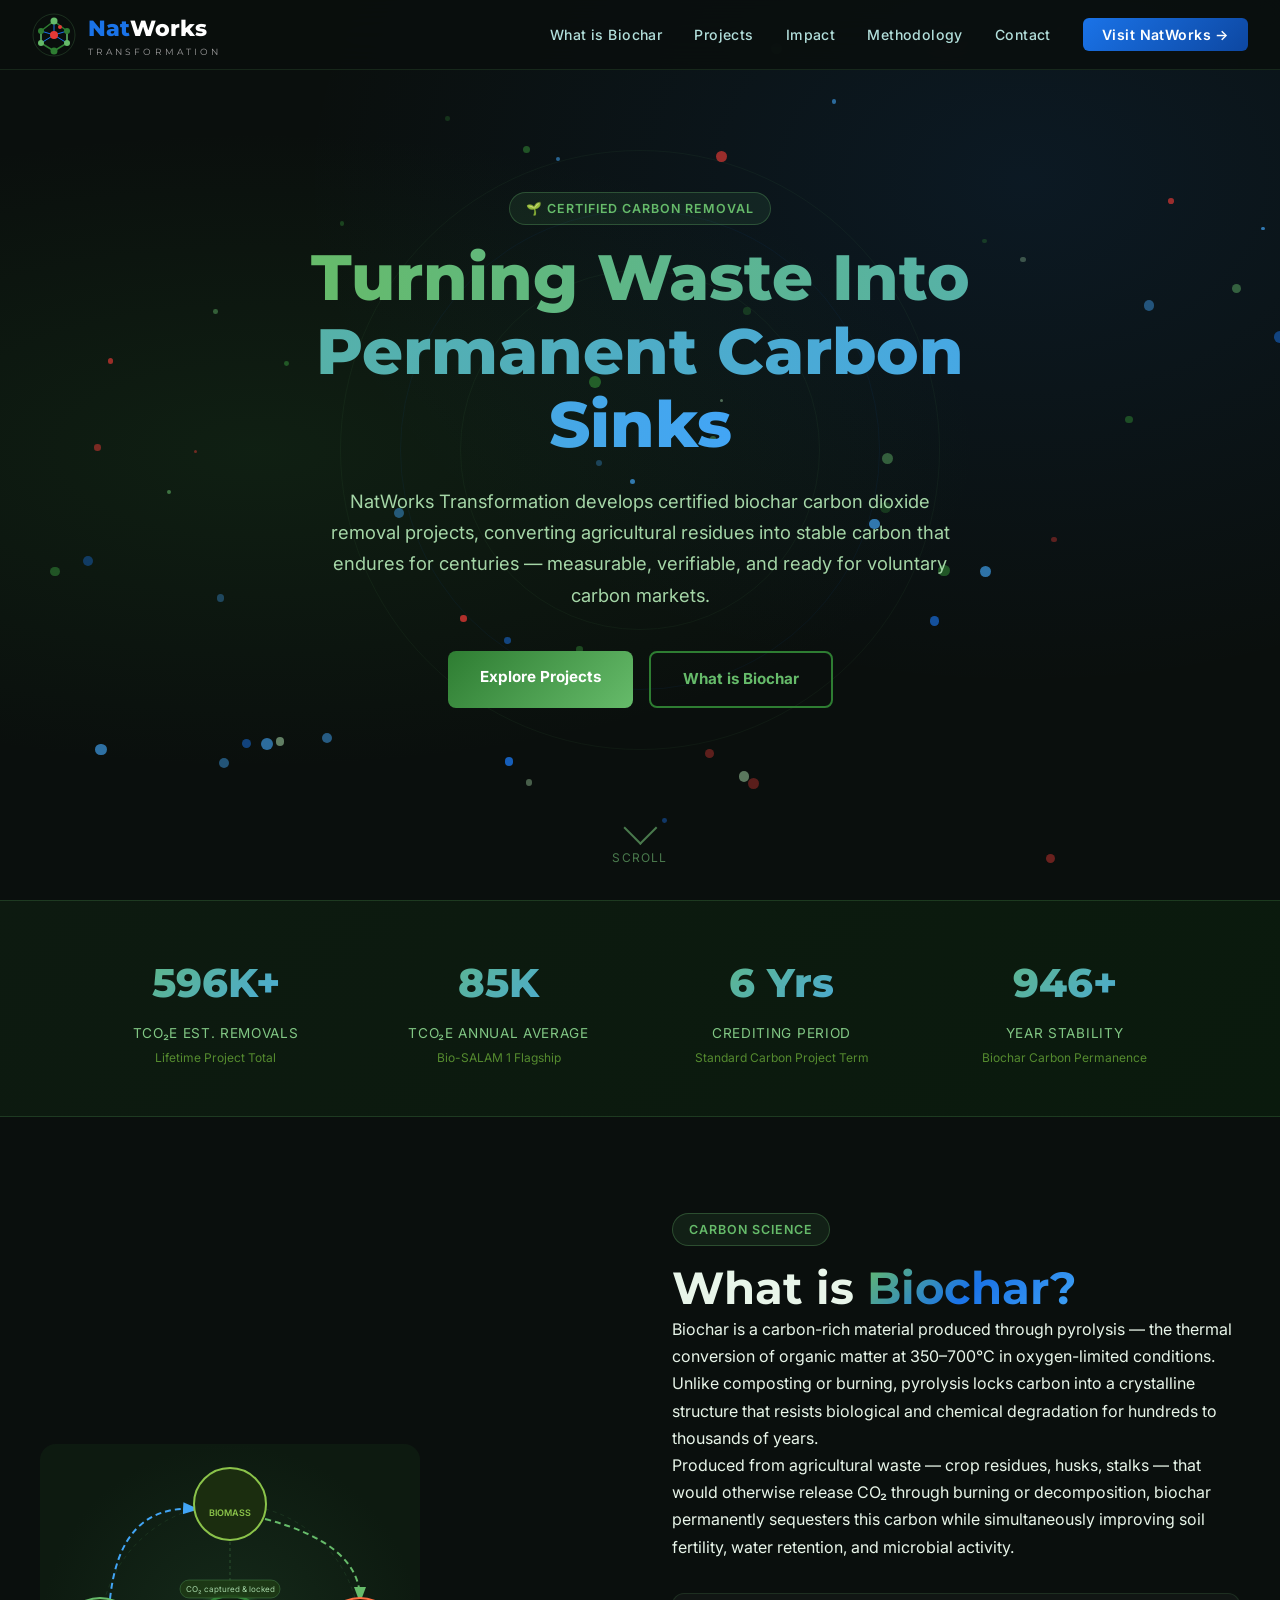
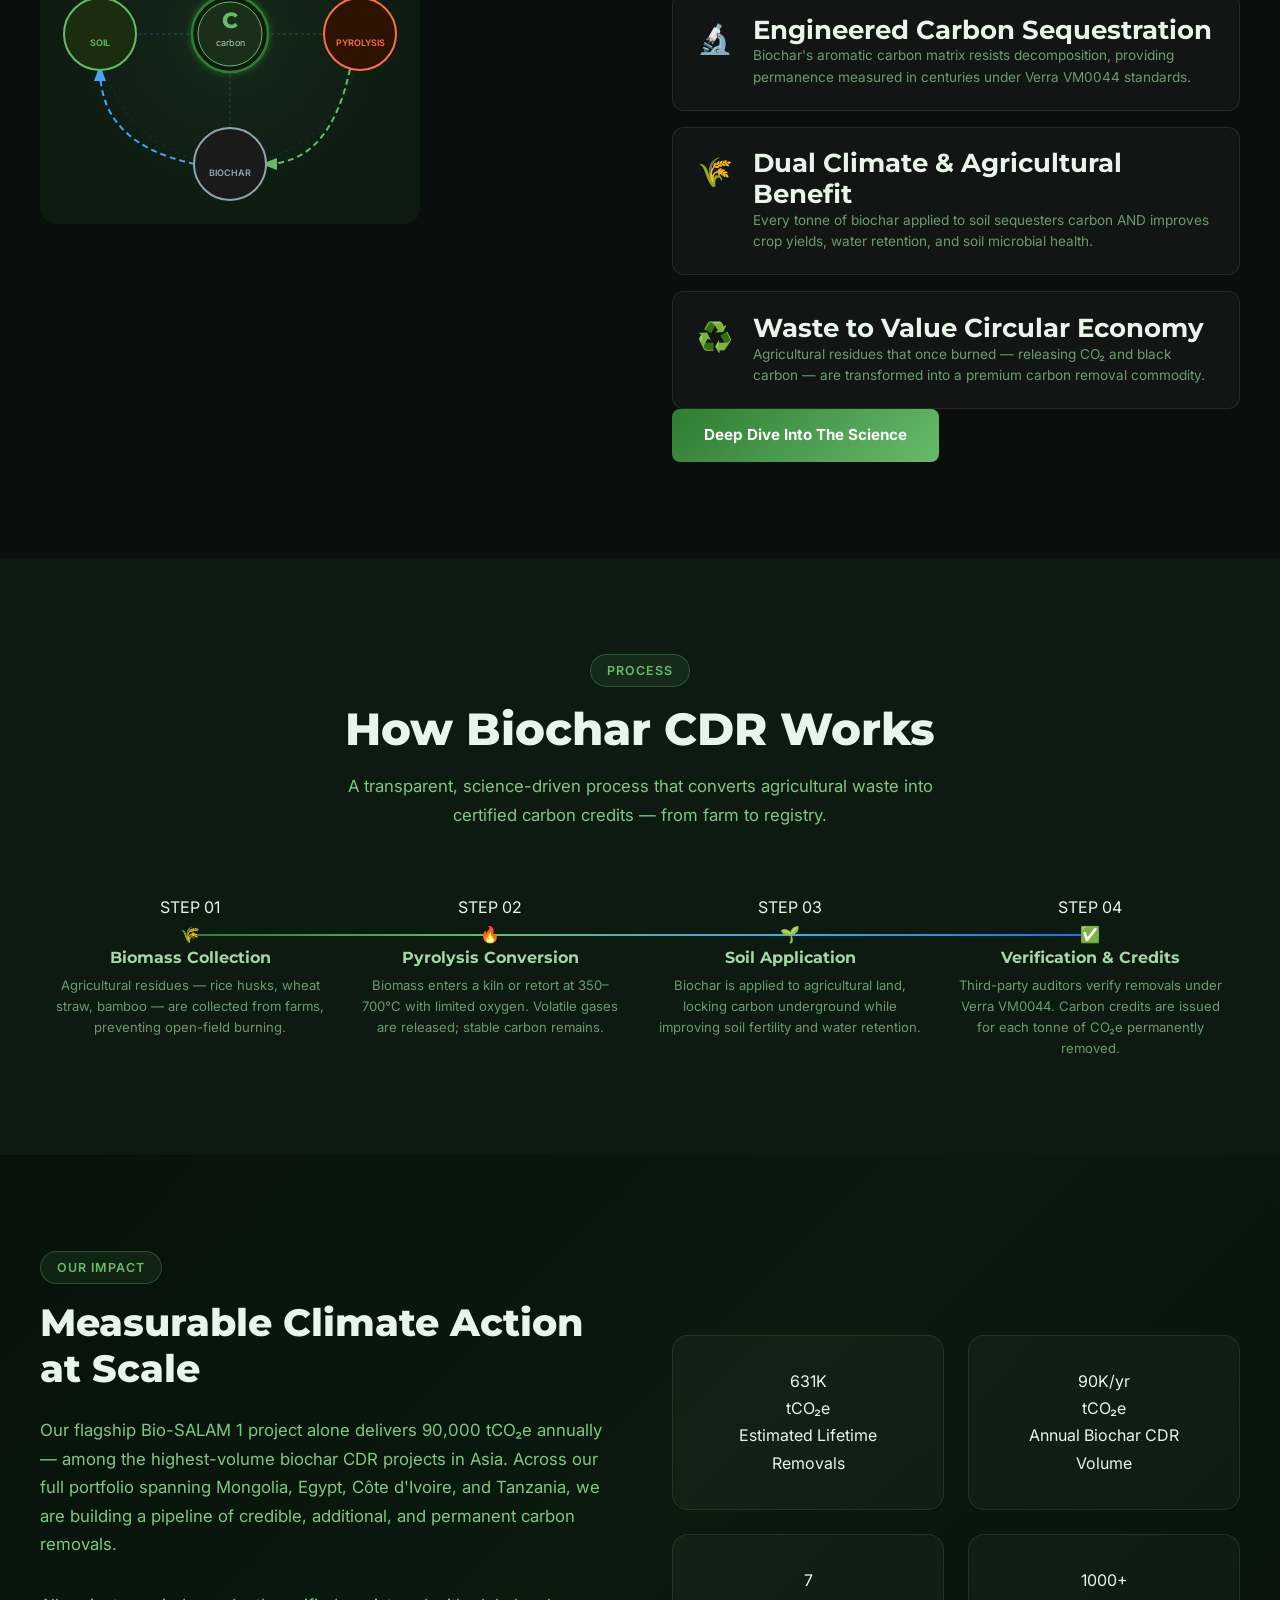
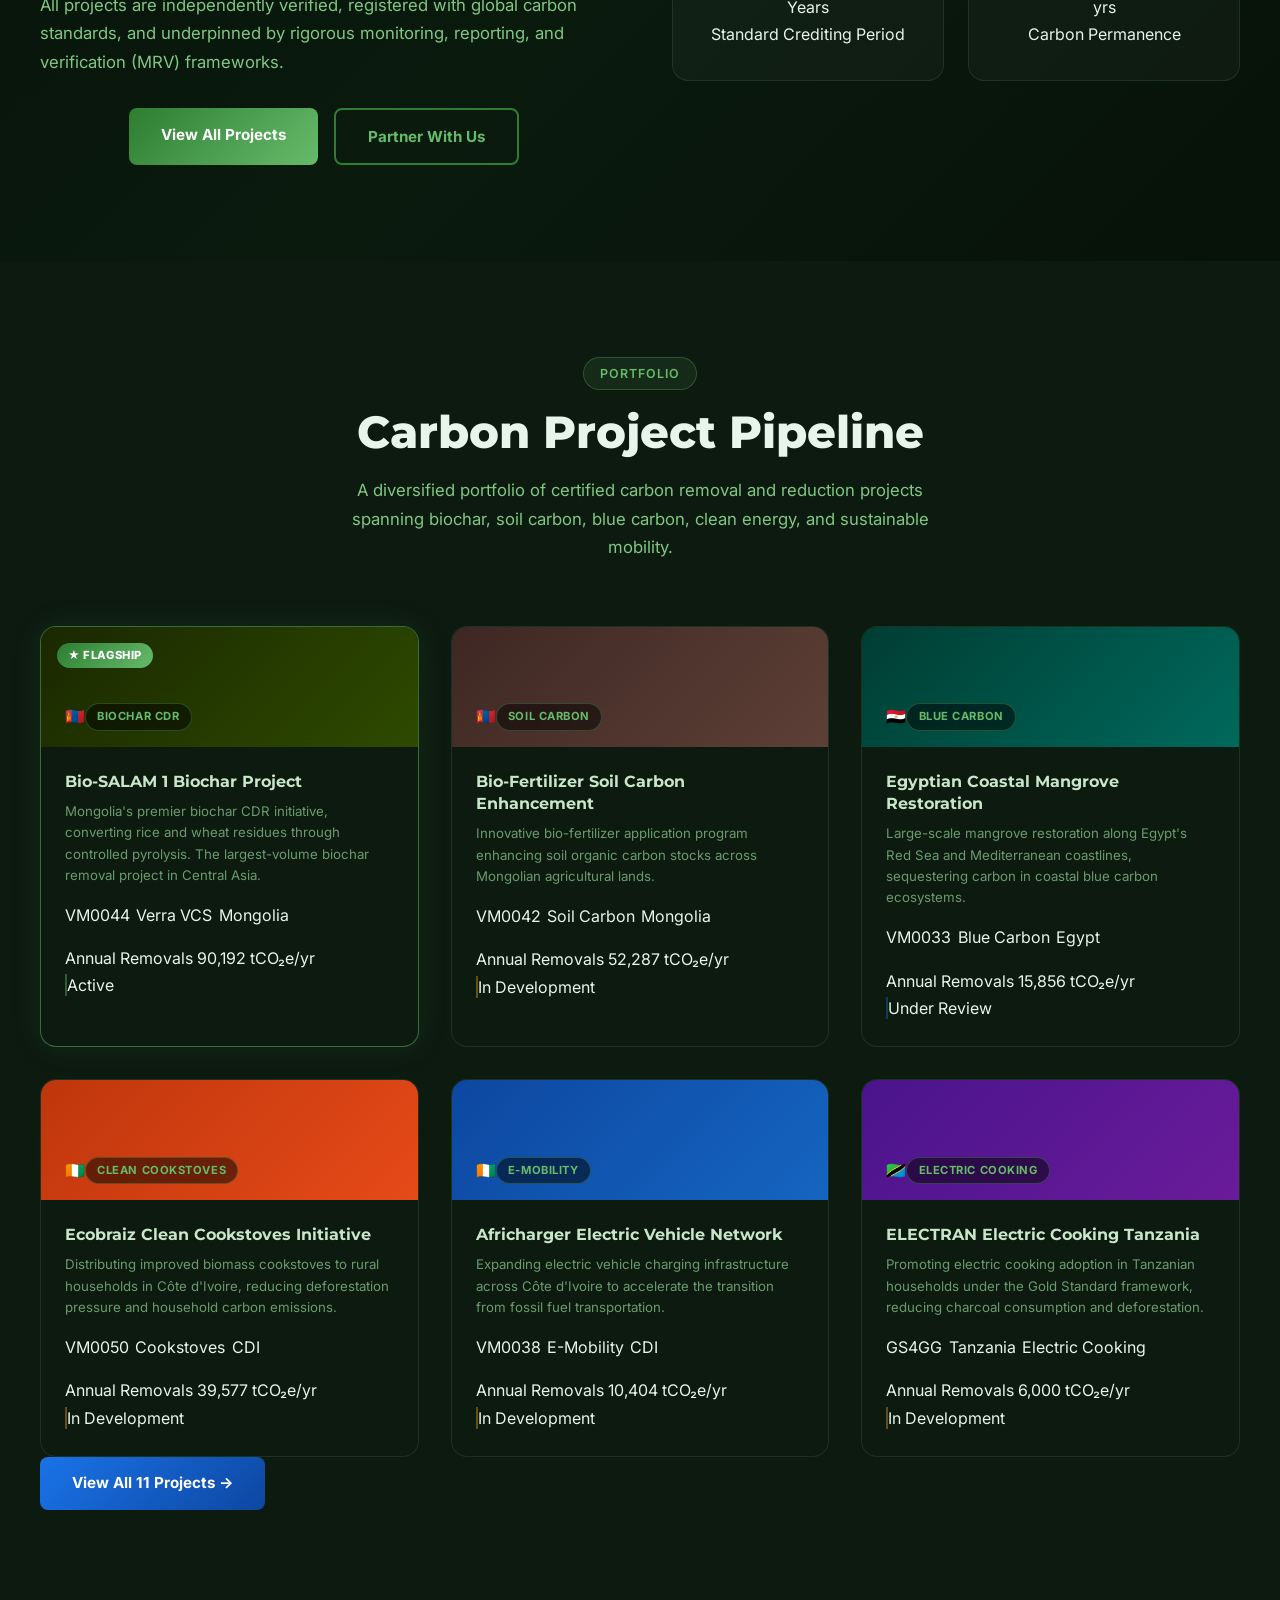
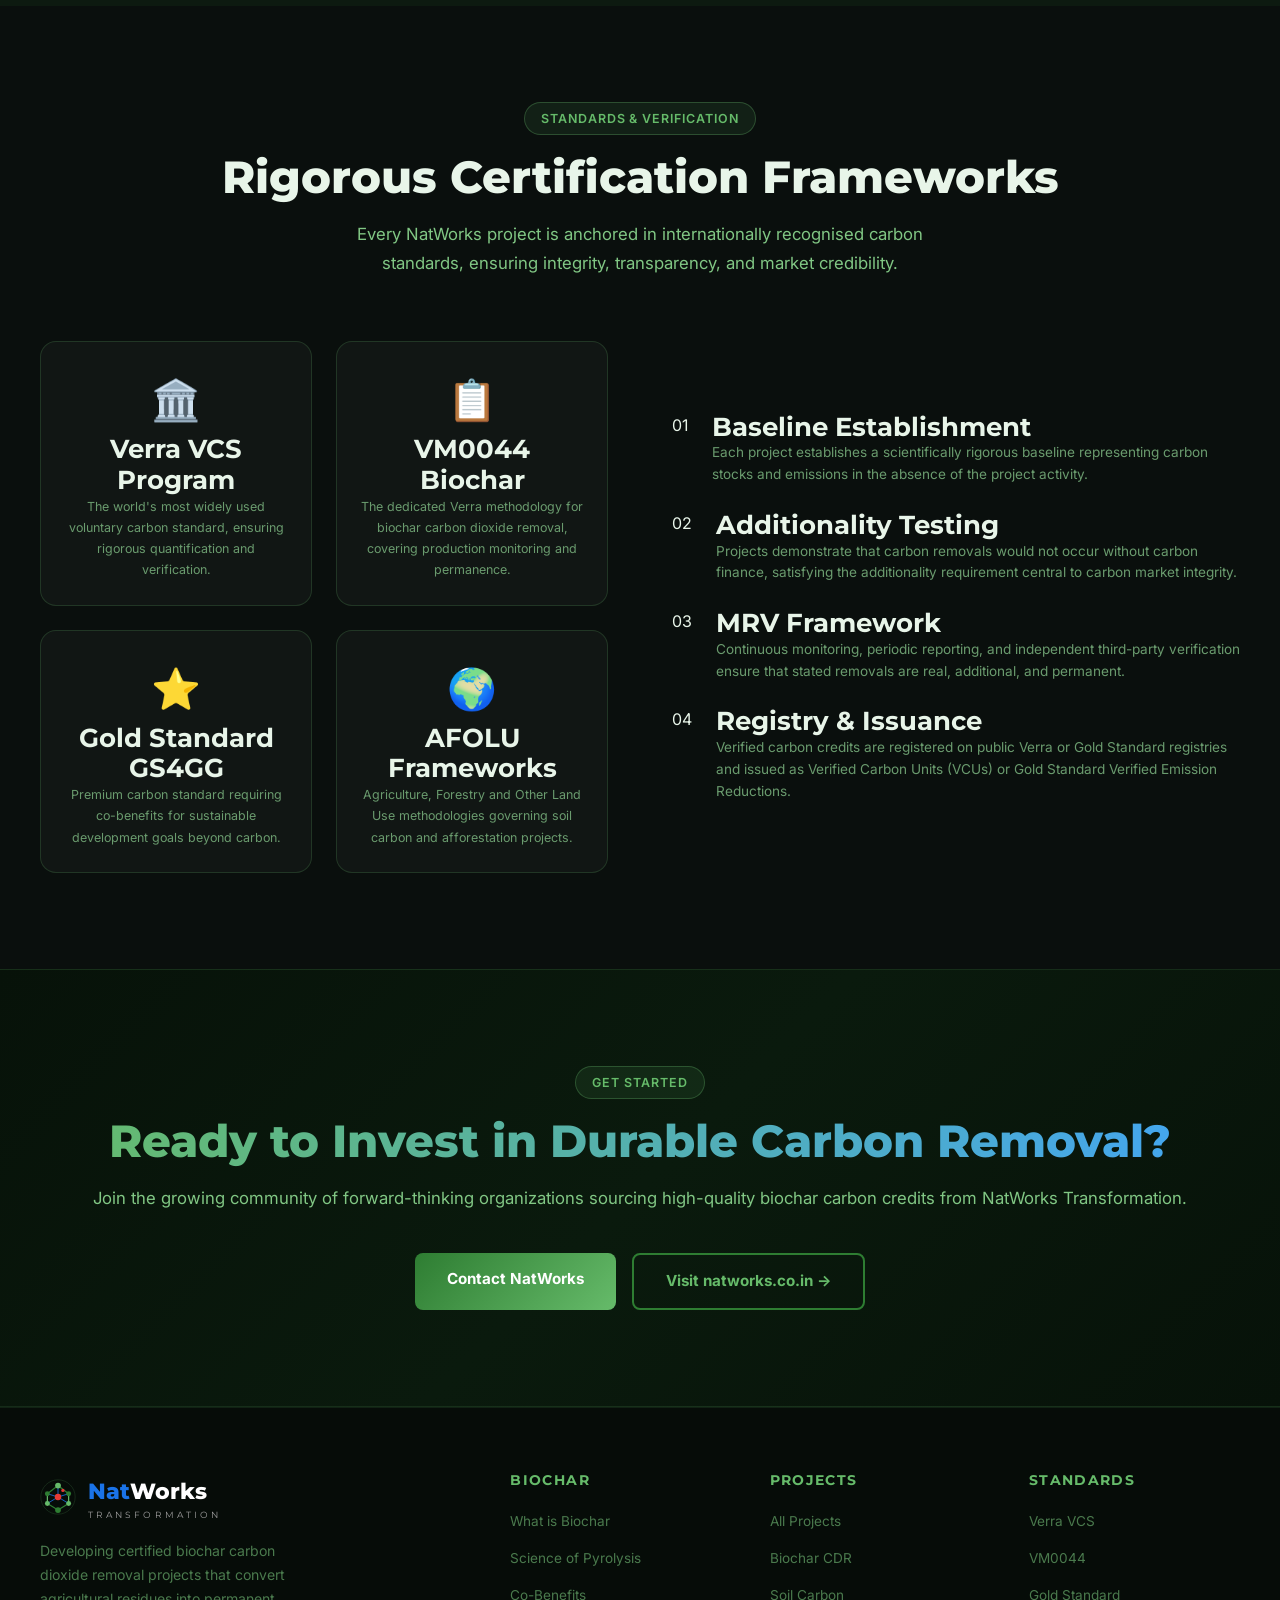
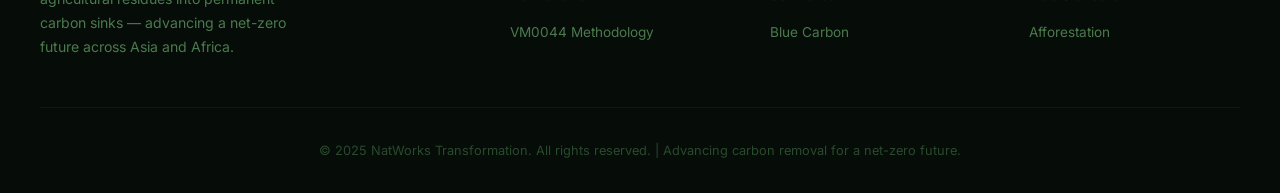
==== index.html @ 825a18a7 "initial commit" ====
<!DOCTYPE html>
<html lang="en">
<head>
  <meta charset="UTF-8">
  <meta name="viewport" content="width=device-width, initial-scale=1.0">
  <meta name="description" content="NatWorks Transformation — Premium Biochar Carbon Removal Projects certified under Verra VM0044. Converting agricultural waste into permanent carbon sinks across Asia and Africa.">
  <meta property="og:title" content="NatWorks Transformation | Biochar Carbon Removal">
  <meta property="og:description" content="Certified biochar CDR projects delivering 631K+ tCO₂e estimated removals. VM0044 Verra certified.">
  <title>NatWorks Transformation | Biochar Carbon Removal</title>
  <link rel="preconnect" href="https://fonts.googleapis.com">
  <link rel="preconnect" href="https://fonts.gstatic.com" crossorigin>
  <link href="https://fonts.googleapis.com/css2?family=Inter:wght@300;400;500;600;700&family=Montserrat:wght@600;700;800;900&display=swap" rel="stylesheet">
  <link rel="stylesheet" href="css/styles.css">
  <link rel="stylesheet" href="css/animations.css">
</head>
<body>

  <!-- ===================== NAVBAR ===================== -->
  <nav class="navbar" role="navigation" aria-label="Main navigation">
    <a href="index.html" class="logo" aria-label="NatWorks Transformation Home">
      <!-- Inline SVG: molecular network logo -->
      <svg width="44" height="44" viewBox="0 0 44 44" fill="none" xmlns="http://www.w3.org/2000/svg" aria-hidden="true">
        <circle cx="22" cy="22" r="21" stroke="rgba(102,187,106,0.2)" stroke-width="1"/>
        <line x1="22" y1="8" x2="35" y2="18" stroke="#2e7d32" stroke-width="1.5"/>
        <line x1="22" y1="8" x2="9" y2="18" stroke="#2e7d32" stroke-width="1.5"/>
        <line x1="35" y1="18" x2="35" y2="30" stroke="#66bb6a" stroke-width="1.5"/>
        <line x1="9" y1="18" x2="9" y2="30" stroke="#66bb6a" stroke-width="1.5"/>
        <line x1="35" y1="30" x2="22" y2="38" stroke="#2e7d32" stroke-width="1.5"/>
        <line x1="9" y1="30" x2="22" y2="38" stroke="#2e7d32" stroke-width="1.5"/>
        <line x1="22" y1="8" x2="22" y2="22" stroke="#1a73e8" stroke-width="1"/>
        <line x1="35" y1="18" x2="22" y2="22" stroke="#1a73e8" stroke-width="1"/>
        <line x1="9" y1="18" x2="22" y2="22" stroke="#1a73e8" stroke-width="1"/>
        <line x1="35" y1="30" x2="22" y2="22" stroke="#1a73e8" stroke-width="1"/>
        <line x1="9" y1="30" x2="22" y2="22" stroke="#1a73e8" stroke-width="1"/>
        <circle cx="22" cy="8" r="3.5" fill="#66bb6a"/>
        <circle cx="35" cy="18" r="3" fill="#2e7d32"/>
        <circle cx="9" cy="18" r="3" fill="#2e7d32"/>
        <circle cx="35" cy="30" r="3" fill="#66bb6a"/>
        <circle cx="9" cy="30" r="3" fill="#66bb6a"/>
        <circle cx="22" cy="38" r="3.5" fill="#2e7d32"/>
        <circle cx="22" cy="22" r="4" fill="#e53935"/>
        <circle cx="28" cy="14" r="2" fill="#e53935"/>
      </svg>
      <div class="logo-text">
        <span><span class="nat">Nat</span><span class="works">Works</span></span>
        <span class="tagline">Transformation</span>
      </div>
    </a>
    <ul class="nav-links" role="list">
      <li><a href="biochar.html">What is Biochar</a></li>
      <li><a href="projects.html">Projects</a></li>
      <li><a href="index.html#impact">Impact</a></li>
      <li><a href="index.html#methodology">Methodology</a></li>
      <li><a href="contact.html">Contact</a></li>
      <li><a href="https://natworks.co.in/" target="_blank" rel="noopener" class="nav-cta" aria-label="Visit NatWorks main website">Visit NatWorks →</a></li>
    </ul>
    <button class="hamburger" aria-label="Toggle mobile menu" aria-expanded="false">
      <span></span><span></span><span></span>
    </button>
  </nav>

  <!-- ===================== HERO SECTION ===================== -->
  <section class="hero" aria-label="Hero">
    <div id="particles" class="particle-container" aria-hidden="true"></div>
    <div class="carbon-ring-bg" aria-hidden="true">
      <div class="carbon-ring carbon-ring-1"></div>
      <div class="carbon-ring carbon-ring-2"></div>
      <div class="carbon-ring carbon-ring-3"></div>
    </div>
    <div class="hero-content">
      <span class="label-tag hero-animate-1">🌱 Certified Carbon Removal</span>
      <h1 class="hero-animate-2">
        <span class="animated-gradient-text">Turning Waste Into Permanent Carbon Sinks</span>
      </h1>
      <p class="hero-animate-3">
        NatWorks Transformation develops certified biochar carbon dioxide removal projects, converting agricultural residues into stable carbon that endures for centuries — measurable, verifiable, and ready for voluntary carbon markets.
      </p>
      <div class="hero-btns hero-animate-4">
        <a href="#projects" class="btn-primary">Explore Projects</a>
        <a href="biochar.html" class="btn-secondary">What is Biochar</a>
      </div>
    </div>
    <div class="scroll-indicator" aria-hidden="true">
      <div class="scroll-arrow"></div>
      <span>Scroll</span>
    </div>
  </section>

  <!-- ===================== STATS BAR ===================== -->
  <section class="stats-bar" aria-label="Key statistics">
    <div class="stats-grid">

      <div class="stat-item">
        <div class="stat-number reveal" data-count="631" data-suffix="K+">0</div>
        <div class="stat-label">tCO₂e Est. Removals</div>
        <div class="stat-sub">Lifetime Project Total</div>
      </div>

      <div class="stat-item">
        <div class="stat-number reveal" data-count="90" data-suffix="K">0</div>
        <div class="stat-label">tCO₂e Annual Average</div>
        <div class="stat-sub">Bio-SALAM 1 Flagship</div>
      </div>

      <div class="stat-item">
        <div class="stat-number reveal" data-count="7" data-suffix=" Yrs">0</div>
        <div class="stat-label">Crediting Period</div>
        <div class="stat-sub">Standard Carbon Project Term</div>
      </div>

      <div class="stat-item">
        <div class="stat-number reveal" data-count="1000" data-suffix="+">0</div>
        <div class="stat-label">Year Stability</div>
        <div class="stat-sub">Biochar Carbon Permanence</div>
      </div>

    </div>
  </section>

  <!-- ===================== WHAT IS BIOCHAR ===================== -->
  <section id="biochar" class="section" aria-labelledby="biochar-heading">
    <div class="container">
      <div class="two-col">

        <!-- LEFT: Carbon Cycle SVG -->
        <div class="biochar-diagram reveal-left" aria-label="Carbon cycle diagram">
          <svg width="380" height="380" viewBox="0 0 380 380" fill="none" xmlns="http://www.w3.org/2000/svg" role="img" aria-label="Biochar carbon cycle: Biomass to Pyrolysis to Biochar to Soil and back">
            <defs>
              <radialGradient id="bgGrad" cx="50%" cy="50%" r="50%">
                <stop offset="0%" stop-color="#152a1a"/>
                <stop offset="100%" stop-color="#0d1a10"/>
              </radialGradient>
              <marker id="arrowGreen" markerWidth="8" markerHeight="8" refX="6" refY="3" orient="auto">
                <path d="M0,0 L0,6 L8,3 z" fill="#66bb6a"/>
              </marker>
              <marker id="arrowBlue" markerWidth="8" markerHeight="8" refX="6" refY="3" orient="auto">
                <path d="M0,0 L0,6 L8,3 z" fill="#42a5f5"/>
              </marker>
              <filter id="glow">
                <feGaussianBlur stdDeviation="3" result="coloredBlur"/>
                <feMerge>
                  <feMergeNode in="coloredBlur"/>
                  <feMergeNode in="SourceGraphic"/>
                </feMerge>
              </filter>
            </defs>

            <!-- Background -->
            <rect width="380" height="380" rx="16" fill="url(#bgGrad)"/>

            <!-- Outer ring guide -->
            <circle cx="190" cy="190" r="130" stroke="rgba(102,187,106,0.12)" stroke-width="1" stroke-dasharray="4 4"/>

            <!-- Cycle arrows (arcs between nodes) -->
            <!-- Biomass (top, 190,60) → Pyrolysis (right, 320,190) -->
            <path d="M 225 75 Q 320 100 320 155" stroke="#66bb6a" stroke-width="2" stroke-dasharray="6 4" fill="none" marker-end="url(#arrowGreen)" class="cycle-arc"/>
            <!-- Pyrolysis (right) → Biochar (bottom, 190,320) -->
            <path d="M 310 225 Q 290 320 225 320" stroke="#66bb6a" stroke-width="2" stroke-dasharray="6 4" fill="none" marker-end="url(#arrowGreen)" class="cycle-arc"/>
            <!-- Biochar (bottom) → Soil (left, 60,190) -->
            <path d="M 155 320 Q 60 300 60 225" stroke="#42a5f5" stroke-width="2" stroke-dasharray="6 4" fill="none" marker-end="url(#arrowBlue)" class="cycle-arc"/>
            <!-- Soil (left) → Biomass (top) -->
            <path d="M 70 155 Q 80 60 155 65" stroke="#42a5f5" stroke-width="2" stroke-dasharray="6 4" fill="none" marker-end="url(#arrowBlue)" class="cycle-arc"/>

            <!-- Center Carbon atom -->
            <circle cx="190" cy="190" r="38" fill="#0d1a10" stroke="#2e7d32" stroke-width="2.5" filter="url(#glow)"/>
            <circle cx="190" cy="190" r="32" fill="#1a2e1a" stroke="#66bb6a" stroke-width="1"/>
            <text x="190" y="184" text-anchor="middle" font-family="Montserrat, sans-serif" font-size="22" font-weight="800" fill="#66bb6a">C</text>
            <text x="190" y="202" text-anchor="middle" font-family="Inter, sans-serif" font-size="9" fill="#a5d6a7">carbon</text>

            <!-- Connecting lines to center -->
            <line x1="190" y1="98" x2="190" y2="152" stroke="rgba(102,187,106,0.3)" stroke-width="1" stroke-dasharray="3 3"/>
            <line x1="282" y1="190" x2="228" y2="190" stroke="rgba(102,187,106,0.3)" stroke-width="1" stroke-dasharray="3 3"/>
            <line x1="190" y1="282" x2="190" y2="228" stroke="rgba(66,165,245,0.3)" stroke-width="1" stroke-dasharray="3 3"/>
            <line x1="98" y1="190" x2="152" y2="190" stroke="rgba(66,165,245,0.3)" stroke-width="1" stroke-dasharray="3 3"/>

            <!-- Node: Biomass (top) -->
            <circle cx="190" cy="60" r="36" fill="#1b2d0f" stroke="#8bc34a" stroke-width="2"/>
            <text x="190" y="54" text-anchor="middle" font-size="18">🌾</text>
            <text x="190" y="72" text-anchor="middle" font-family="Inter, sans-serif" font-size="9" font-weight="600" fill="#8bc34a">BIOMASS</text>

            <!-- Node: Pyrolysis (right) -->
            <circle cx="320" cy="190" r="36" fill="#2d1200" stroke="#ff7043" stroke-width="2"/>
            <text x="320" y="184" text-anchor="middle" font-size="18">🔥</text>
            <text x="320" y="202" text-anchor="middle" font-family="Inter, sans-serif" font-size="9" font-weight="600" fill="#ff7043">PYROLYSIS</text>

            <!-- Node: Biochar (bottom) -->
            <circle cx="190" cy="320" r="36" fill="#1a1a1a" stroke="#90a4ae" stroke-width="2"/>
            <text x="190" y="314" text-anchor="middle" font-size="18">⬛</text>
            <text x="190" y="332" text-anchor="middle" font-family="Inter, sans-serif" font-size="9" font-weight="600" fill="#90a4ae">BIOCHAR</text>

            <!-- Node: Soil (left) -->
            <circle cx="60" cy="190" r="36" fill="#1a2d0f" stroke="#66bb6a" stroke-width="2"/>
            <text x="60" y="184" text-anchor="middle" font-size="18">🌱</text>
            <text x="60" y="202" text-anchor="middle" font-family="Inter, sans-serif" font-size="9" font-weight="600" fill="#66bb6a">SOIL</text>

            <!-- CO2 capture label -->
            <rect x="140" y="136" width="100" height="18" rx="9" fill="rgba(30,60,20,0.8)" stroke="rgba(102,187,106,0.3)" stroke-width="1"/>
            <text x="190" y="148" text-anchor="middle" font-family="Inter, sans-serif" font-size="8" fill="#a5d6a7">CO₂ captured &amp; locked</text>
          </svg>
        </div>

        <!-- RIGHT: Text content -->
        <div class="biochar-text reveal-right">
          <span class="label-tag">Carbon Science</span>
          <h2 id="biochar-heading">What is <span class="gradient-text">Biochar?</span></h2>
          <p>
            Biochar is a carbon-rich material produced through pyrolysis — the thermal conversion of organic matter at 350–700°C in oxygen-limited conditions. Unlike composting or burning, pyrolysis locks carbon into a crystalline structure that resists biological and chemical degradation for hundreds to thousands of years.
          </p>
          <p>
            Produced from agricultural waste — crop residues, husks, stalks — that would otherwise release CO₂ through burning or decomposition, biochar permanently sequesters this carbon while simultaneously improving soil fertility, water retention, and microbial activity.
          </p>

          <div class="feature-cards">

            <div class="feature-card">
              <span class="feature-icon" aria-hidden="true">🔬</span>
              <div>
                <h3>Engineered Carbon Sequestration</h3>
                <p>Biochar's aromatic carbon matrix resists decomposition, providing permanence measured in centuries under Verra VM0044 standards.</p>
              </div>
            </div>

            <div class="feature-card">
              <span class="feature-icon" aria-hidden="true">🌾</span>
              <div>
                <h3>Dual Climate &amp; Agricultural Benefit</h3>
                <p>Every tonne of biochar applied to soil sequesters carbon AND improves crop yields, water retention, and soil microbial health.</p>
              </div>
            </div>

            <div class="feature-card">
              <span class="feature-icon" aria-hidden="true">♻️</span>
              <div>
                <h3>Waste to Value Circular Economy</h3>
                <p>Agricultural residues that once burned — releasing CO₂ and black carbon — are transformed into a premium carbon removal commodity.</p>
              </div>
            </div>

          </div>

          <a href="biochar.html" class="btn-primary">Deep Dive Into The Science</a>
        </div>

      </div>
    </div>
  </section>

  <!-- ===================== HOW IT WORKS ===================== -->
  <section id="how-it-works" class="section section-alt" aria-labelledby="how-it-works-heading">
    <div class="container">
      <div class="section-header">
        <span class="label-tag">Process</span>
        <h2 id="how-it-works-heading">How Biochar CDR Works</h2>
        <p>A transparent, science-driven process that converts agricultural waste into certified carbon credits — from farm to registry.</p>
      </div>

      <div class="process-steps" role="list">

        <div class="process-step reveal" role="listitem">
          <div class="step-number" aria-hidden="true">STEP 01</div>
          <div class="step-icon" aria-hidden="true">🌾</div>
          <h3>Biomass Collection</h3>
          <p>Agricultural residues — rice husks, wheat straw, bamboo — are collected from farms, preventing open-field burning.</p>
          <div class="step-connector" aria-hidden="true"></div>
        </div>

        <div class="process-step reveal" role="listitem">
          <div class="step-number" aria-hidden="true">STEP 02</div>
          <div class="step-icon" aria-hidden="true">🔥</div>
          <h3>Pyrolysis Conversion</h3>
          <p>Biomass enters a kiln or retort at 350–700°C with limited oxygen. Volatile gases are released; stable carbon remains.</p>
          <div class="step-connector" aria-hidden="true"></div>
        </div>

        <div class="process-step reveal" role="listitem">
          <div class="step-number" aria-hidden="true">STEP 03</div>
          <div class="step-icon" aria-hidden="true">🌱</div>
          <h3>Soil Application</h3>
          <p>Biochar is applied to agricultural land, locking carbon underground while improving soil fertility and water retention.</p>
          <div class="step-connector" aria-hidden="true"></div>
        </div>

        <div class="process-step reveal" role="listitem">
          <div class="step-number" aria-hidden="true">STEP 04</div>
          <div class="step-icon" aria-hidden="true">✅</div>
          <h3>Verification &amp; Credits</h3>
          <p>Third-party auditors verify removals under Verra VM0044. Carbon credits are issued for each tonne of CO₂e permanently removed.</p>
        </div>

      </div>
    </div>
  </section>

  <!-- ===================== IMPACT SECTION ===================== -->
  <section id="impact" class="section impact-section" aria-labelledby="impact-heading">
    <div class="container">
      <div class="two-col">

        <!-- LEFT -->
        <div class="impact-left reveal-left">
          <span class="label-tag">Our Impact</span>
          <h2 id="impact-heading">Measurable Climate Action at Scale</h2>
          <p>
            Our flagship Bio-SALAM 1 project alone delivers 90,000 tCO₂e annually — among the highest-volume biochar CDR projects in Asia. Across our full portfolio spanning Mongolia, Egypt, Côte d'Ivoire, and Tanzania, we are building a pipeline of credible, additional, and permanent carbon removals.
          </p>
          <p>
            All projects are independently verified, registered with global carbon standards, and underpinned by rigorous monitoring, reporting, and verification (MRV) frameworks.
          </p>
          <div class="cta-btns">
            <a href="projects.html" class="btn-primary">View All Projects</a>
            <a href="contact.html" class="btn-secondary">Partner With Us</a>
          </div>
        </div>

        <!-- RIGHT: Impact cards -->
        <div class="impact-cards-grid reveal-right" aria-label="Impact statistics">

          <div class="impact-card">
            <div class="impact-value">631K</div>
            <div class="impact-unit">tCO₂e</div>
            <div class="impact-desc">Estimated Lifetime Removals</div>
          </div>

          <div class="impact-card">
            <div class="impact-value">90K<span>/yr</span></div>
            <div class="impact-unit">tCO₂e</div>
            <div class="impact-desc">Annual Biochar CDR Volume</div>
          </div>

          <div class="impact-card">
            <div class="impact-value">7</div>
            <div class="impact-unit">Years</div>
            <div class="impact-desc">Standard Crediting Period</div>
          </div>

          <div class="impact-card">
            <div class="impact-value">1000+</div>
            <div class="impact-unit">yrs</div>
            <div class="impact-desc">Carbon Permanence</div>
          </div>

        </div>

      </div>
    </div>
  </section>

  <!-- ===================== PROJECT PORTFOLIO ===================== -->
  <section id="projects" class="section section-alt" aria-labelledby="projects-heading">
    <div class="container">
      <div class="section-header">
        <span class="label-tag">Portfolio</span>
        <h2 id="projects-heading">Carbon Project Pipeline</h2>
        <p>A diversified portfolio of certified carbon removal and reduction projects spanning biochar, soil carbon, blue carbon, clean energy, and sustainable mobility.</p>
      </div>

      <div class="projects-grid" role="list">

        <!-- Card 1: FEATURED -->
        <article class="project-card featured" role="listitem">
          <div class="project-card-header" style="background: linear-gradient(135deg, #1a2800, #2e4a00);">
            <div class="project-flag-row">
              <span class="project-flag" aria-label="Mongolia">🇲🇳</span>
              <span class="featured-badge" aria-label="Flagship project">★ FLAGSHIP</span>
            </div>
            <span class="project-type-badge">BIOCHAR CDR</span>
          </div>
          <div class="project-card-body">
            <h3>Bio-SALAM 1 Biochar Project</h3>
            <p>Mongolia's premier biochar CDR initiative, converting rice and wheat residues through controlled pyrolysis. The largest-volume biochar removal project in Central Asia.</p>
            <div class="project-tags" aria-label="Tags">
              <span class="tag">VM0044</span>
              <span class="tag">Verra VCS</span>
              <span class="tag">Mongolia</span>
            </div>
            <div class="project-metric">
              <span class="metric-label">Annual Removals</span>
              <span class="metric-value">90,192 tCO₂e/yr</span>
            </div>
            <div class="project-status">
              <span class="status-dot status-active" aria-hidden="true"></span>
              <span class="status-label">Active</span>
            </div>
          </div>
        </article>

        <!-- Card 2 -->
        <article class="project-card" role="listitem">
          <div class="project-card-header" style="background: linear-gradient(135deg, #3e2723, #5d4037);">
            <div class="project-flag-row">
              <span class="project-flag" aria-label="Mongolia">🇲🇳</span>
            </div>
            <span class="project-type-badge">SOIL CARBON</span>
          </div>
          <div class="project-card-body">
            <h3>Bio-Fertilizer Soil Carbon Enhancement</h3>
            <p>Innovative bio-fertilizer application program enhancing soil organic carbon stocks across Mongolian agricultural lands.</p>
            <div class="project-tags" aria-label="Tags">
              <span class="tag">VM0042</span>
              <span class="tag">Soil Carbon</span>
              <span class="tag">Mongolia</span>
            </div>
            <div class="project-metric">
              <span class="metric-label">Annual Removals</span>
              <span class="metric-value">52,287 tCO₂e/yr</span>
            </div>
            <div class="project-status">
              <span class="status-dot status-development" aria-hidden="true"></span>
              <span class="status-label">In Development</span>
            </div>
          </div>
        </article>

        <!-- Card 3 -->
        <article class="project-card" role="listitem">
          <div class="project-card-header" style="background: linear-gradient(135deg, #003d33, #00695c);">
            <div class="project-flag-row">
              <span class="project-flag" aria-label="Egypt">🇪🇬</span>
            </div>
            <span class="project-type-badge">BLUE CARBON</span>
          </div>
          <div class="project-card-body">
            <h3>Egyptian Coastal Mangrove Restoration</h3>
            <p>Large-scale mangrove restoration along Egypt's Red Sea and Mediterranean coastlines, sequestering carbon in coastal blue carbon ecosystems.</p>
            <div class="project-tags" aria-label="Tags">
              <span class="tag">VM0033</span>
              <span class="tag">Blue Carbon</span>
              <span class="tag">Egypt</span>
            </div>
            <div class="project-metric">
              <span class="metric-label">Annual Removals</span>
              <span class="metric-value">15,856 tCO₂e/yr</span>
            </div>
            <div class="project-status">
              <span class="status-dot status-rfr" aria-hidden="true"></span>
              <span class="status-label">Under Review</span>
            </div>
          </div>
        </article>

        <!-- Card 4 -->
        <article class="project-card" role="listitem">
          <div class="project-card-header" style="background: linear-gradient(135deg, #bf360c, #e64a19);">
            <div class="project-flag-row">
              <span class="project-flag" aria-label="Côte d'Ivoire">🇨🇮</span>
            </div>
            <span class="project-type-badge">CLEAN COOKSTOVES</span>
          </div>
          <div class="project-card-body">
            <h3>Ecobraiz Clean Cookstoves Initiative</h3>
            <p>Distributing improved biomass cookstoves to rural households in Côte d'Ivoire, reducing deforestation pressure and household carbon emissions.</p>
            <div class="project-tags" aria-label="Tags">
              <span class="tag">VM0050</span>
              <span class="tag">Cookstoves</span>
              <span class="tag">CDI</span>
            </div>
            <div class="project-metric">
              <span class="metric-label">Annual Removals</span>
              <span class="metric-value">39,577 tCO₂e/yr</span>
            </div>
            <div class="project-status">
              <span class="status-dot status-development" aria-hidden="true"></span>
              <span class="status-label">In Development</span>
            </div>
          </div>
        </article>

        <!-- Card 5 -->
        <article class="project-card" role="listitem">
          <div class="project-card-header" style="background: linear-gradient(135deg, #0d47a1, #1565c0);">
            <div class="project-flag-row">
              <span class="project-flag" aria-label="Côte d'Ivoire">🇨🇮</span>
            </div>
            <span class="project-type-badge">E-MOBILITY</span>
          </div>
          <div class="project-card-body">
            <h3>Africharger Electric Vehicle Network</h3>
            <p>Expanding electric vehicle charging infrastructure across Côte d'Ivoire to accelerate the transition from fossil fuel transportation.</p>
            <div class="project-tags" aria-label="Tags">
              <span class="tag">VM0038</span>
              <span class="tag">E-Mobility</span>
              <span class="tag">CDI</span>
            </div>
            <div class="project-metric">
              <span class="metric-label">Annual Removals</span>
              <span class="metric-value">10,404 tCO₂e/yr</span>
            </div>
            <div class="project-status">
              <span class="status-dot status-development" aria-hidden="true"></span>
              <span class="status-label">In Development</span>
            </div>
          </div>
        </article>

        <!-- Card 6 -->
        <article class="project-card" role="listitem">
          <div class="project-card-header" style="background: linear-gradient(135deg, #4a148c, #6a1b9a);">
            <div class="project-flag-row">
              <span class="project-flag" aria-label="Tanzania">🇹🇿</span>
            </div>
            <span class="project-type-badge">ELECTRIC COOKING</span>
          </div>
          <div class="project-card-body">
            <h3>ELECTRAN Electric Cooking Tanzania</h3>
            <p>Promoting electric cooking adoption in Tanzanian households under the Gold Standard framework, reducing charcoal consumption and deforestation.</p>
            <div class="project-tags" aria-label="Tags">
              <span class="tag">GS4GG</span>
              <span class="tag">Tanzania</span>
              <span class="tag">Electric Cooking</span>
            </div>
            <div class="project-metric">
              <span class="metric-label">Annual Removals</span>
              <span class="metric-value">6,000 tCO₂e/yr</span>
            </div>
            <div class="project-status">
              <span class="status-dot status-development" aria-hidden="true"></span>
              <span class="status-label">In Development</span>
            </div>
          </div>
        </article>

      </div>

      <div class="section-cta">
        <a href="projects.html" class="btn-blue">View All 11 Projects →</a>
      </div>

    </div>
  </section>

  <!-- ===================== METHODOLOGY SECTION ===================== -->
  <section id="methodology" class="section" aria-labelledby="methodology-heading">
    <div class="container">
      <div class="section-header">
        <span class="label-tag">Standards &amp; Verification</span>
        <h2 id="methodology-heading">Rigorous Certification Frameworks</h2>
        <p>Every NatWorks project is anchored in internationally recognised carbon standards, ensuring integrity, transparency, and market credibility.</p>
      </div>
      <div class="two-col methodology-layout">

        <!-- LEFT: Certification badges -->
        <div class="methodology-badges reveal-left" aria-label="Certification standards">

          <div class="cert-badge">
            <span class="cert-icon" aria-hidden="true">🏛️</span>
            <div>
              <h3>Verra VCS Program</h3>
              <p>The world's most widely used voluntary carbon standard, ensuring rigorous quantification and verification.</p>
            </div>
          </div>

          <div class="cert-badge">
            <span class="cert-icon" aria-hidden="true">📋</span>
            <div>
              <h3>VM0044 Biochar</h3>
              <p>The dedicated Verra methodology for biochar carbon dioxide removal, covering production monitoring and permanence.</p>
            </div>
          </div>

          <div class="cert-badge">
            <span class="cert-icon" aria-hidden="true">⭐</span>
            <div>
              <h3>Gold Standard GS4GG</h3>
              <p>Premium carbon standard requiring co-benefits for sustainable development goals beyond carbon.</p>
            </div>
          </div>

          <div class="cert-badge">
            <span class="cert-icon" aria-hidden="true">🌍</span>
            <div>
              <h3>AFOLU Frameworks</h3>
              <p>Agriculture, Forestry and Other Land Use methodologies governing soil carbon and afforestation projects.</p>
            </div>
          </div>

        </div>

        <!-- RIGHT: Methodology steps -->
        <div class="methodology-items reveal-right">

          <div class="method-item">
            <div class="method-number" aria-hidden="true">01</div>
            <div class="method-content">
              <h3>Baseline Establishment</h3>
              <p>Each project establishes a scientifically rigorous baseline representing carbon stocks and emissions in the absence of the project activity.</p>
            </div>
          </div>

          <div class="method-item">
            <div class="method-number" aria-hidden="true">02</div>
            <div class="method-content">
              <h3>Additionality Testing</h3>
              <p>Projects demonstrate that carbon removals would not occur without carbon finance, satisfying the additionality requirement central to carbon market integrity.</p>
            </div>
          </div>

          <div class="method-item">
            <div class="method-number" aria-hidden="true">03</div>
            <div class="method-content">
              <h3>MRV Framework</h3>
              <p>Continuous monitoring, periodic reporting, and independent third-party verification ensure that stated removals are real, additional, and permanent.</p>
            </div>
          </div>

          <div class="method-item">
            <div class="method-number" aria-hidden="true">04</div>
            <div class="method-content">
              <h3>Registry &amp; Issuance</h3>
              <p>Verified carbon credits are registered on public Verra or Gold Standard registries and issued as Verified Carbon Units (VCUs) or Gold Standard Verified Emission Reductions.</p>
            </div>
          </div>

        </div>

      </div>
    </div>
  </section>

  <!-- ===================== CTA BANNER ===================== -->
  <section class="cta-banner" aria-labelledby="cta-heading">
    <div class="container cta-banner-inner">
      <span class="label-tag">Get Started</span>
      <h2 id="cta-heading" class="animated-gradient-text">Ready to Invest in Durable Carbon Removal?</h2>
      <p>Join the growing community of forward-thinking organizations sourcing high-quality biochar carbon credits from NatWorks Transformation.</p>
      <div class="cta-btns">
        <a href="contact.html" class="btn-primary">Contact NatWorks</a>
        <a href="https://natworks.co.in/" target="_blank" rel="noopener" class="btn-secondary">Visit natworks.co.in →</a>
      </div>
    </div>
  </section>

  <!-- ===================== FOOTER ===================== -->
  <footer class="footer" role="contentinfo">
    <div class="container">
      <div class="footer-grid">

        <!-- Col 1: Brand -->
        <div class="footer-brand">
          <a href="index.html" class="logo footer-logo" aria-label="NatWorks Transformation Home">
            <svg width="36" height="36" viewBox="0 0 44 44" fill="none" xmlns="http://www.w3.org/2000/svg" aria-hidden="true">
              <circle cx="22" cy="22" r="21" stroke="rgba(102,187,106,0.2)" stroke-width="1"/>
              <line x1="22" y1="8" x2="35" y2="18" stroke="#2e7d32" stroke-width="1.5"/>
              <line x1="22" y1="8" x2="9" y2="18" stroke="#2e7d32" stroke-width="1.5"/>
              <line x1="35" y1="18" x2="35" y2="30" stroke="#66bb6a" stroke-width="1.5"/>
              <line x1="9" y1="18" x2="9" y2="30" stroke="#66bb6a" stroke-width="1.5"/>
              <line x1="35" y1="30" x2="22" y2="38" stroke="#2e7d32" stroke-width="1.5"/>
              <line x1="9" y1="30" x2="22" y2="38" stroke="#2e7d32" stroke-width="1.5"/>
              <line x1="22" y1="8" x2="22" y2="22" stroke="#1a73e8" stroke-width="1"/>
              <line x1="35" y1="18" x2="22" y2="22" stroke="#1a73e8" stroke-width="1"/>
              <line x1="9" y1="18" x2="22" y2="22" stroke="#1a73e8" stroke-width="1"/>
              <line x1="35" y1="30" x2="22" y2="22" stroke="#1a73e8" stroke-width="1"/>
              <line x1="9" y1="30" x2="22" y2="22" stroke="#1a73e8" stroke-width="1"/>
              <circle cx="22" cy="8" r="3.5" fill="#66bb6a"/>
              <circle cx="35" cy="18" r="3" fill="#2e7d32"/>
              <circle cx="9" cy="18" r="3" fill="#2e7d32"/>
              <circle cx="35" cy="30" r="3" fill="#66bb6a"/>
              <circle cx="9" cy="30" r="3" fill="#66bb6a"/>
              <circle cx="22" cy="38" r="3.5" fill="#2e7d32"/>
              <circle cx="22" cy="22" r="4" fill="#e53935"/>
              <circle cx="28" cy="14" r="2" fill="#e53935"/>
            </svg>
            <div class="logo-text">
              <span><span class="nat">Nat</span><span class="works">Works</span></span>
              <span class="tagline">Transformation</span>
            </div>
          </a>
          <p class="footer-desc">Developing certified biochar carbon dioxide removal projects that convert agricultural residues into permanent carbon sinks — advancing a net-zero future across Asia and Africa.</p>
        </div>

        <!-- Col 2: Biochar -->
        <nav class="footer-col" aria-label="Biochar pages">
          <h4>Biochar</h4>
          <ul role="list">
            <li><a href="biochar.html">What is Biochar</a></li>
            <li><a href="biochar.html#pyrolysis">Science of Pyrolysis</a></li>
            <li><a href="biochar.html#cobenefits">Co-Benefits</a></li>
            <li><a href="biochar.html#vm0044">VM0044 Methodology</a></li>
          </ul>
        </nav>

        <!-- Col 3: Projects -->
        <nav class="footer-col" aria-label="Projects pages">
          <h4>Projects</h4>
          <ul role="list">
            <li><a href="projects.html">All Projects</a></li>
            <li><a href="projects.html">Biochar CDR</a></li>
            <li><a href="projects.html">Soil Carbon</a></li>
            <li><a href="projects.html">Blue Carbon</a></li>
          </ul>
        </nav>

        <!-- Col 4: Standards -->
        <nav class="footer-col" aria-label="Carbon standards">
          <h4>Standards</h4>
          <ul role="list">
            <li><a href="https://verra.org" target="_blank" rel="noopener">Verra VCS</a></li>
            <li><a href="https://verra.org" target="_blank" rel="noopener">VM0044</a></li>
            <li><a href="https://goldstandard.org" target="_blank" rel="noopener">Gold Standard</a></li>
            <li><a href="projects.html">Afforestation</a></li>
          </ul>
        </nav>

      </div>

      <div class="footer-bottom">
        <p>© 2025 NatWorks Transformation. All rights reserved. | Advancing carbon removal for a net-zero future.</p>
      </div>
    </div>
  </footer>

  <script src="js/main.js"></script>
</body>
</html>
---- css/styles.css ----
/* ============================================================
   NatWorks Transformation — Shared Stylesheet
   styles.css
   ============================================================ */

/* Google Fonts */
@import url('https://fonts.googleapis.com/css2?family=Inter:wght@300;400;500;600;700&family=Montserrat:wght@400;600;700;800;900&display=swap');

/* ============================================================
   CSS Reset & Base
   ============================================================ */
*, *::before, *::after {
  box-sizing: border-box;
  margin: 0;
  padding: 0;
}

:root {
  /* Brand Colors */
  --color-bg-primary:       #0a0f0d;
  --color-bg-secondary:     #0d1a10;
  --color-bg-deep:          #071209;
  --color-bg-footer:        #060c08;

  --color-blue:             #1a73e8;
  --color-blue-light:       #42a5f5;
  --color-blue-dark:        #0d47a1;
  --color-green:            #2e7d32;
  --color-green-light:      #66bb6a;
  --color-green-mid:        #388e3c;
  --color-green-pale:       #81c784;
  --color-green-soft:       #a5d6a7;
  --color-green-muted:      #6a9b6e;
  --color-green-dark:       #4a7a4d;
  --color-green-darker:     #2a4a2d;
  --color-green-deep:       #558b2f;
  --color-red:              #e53935;
  --color-gold:             #f9a825;
  --color-white:            #ffffff;
  --color-text:             #e8f5e9;
  --color-text-muted:       #9e9e9e;
  --color-border:           rgba(102, 187, 106, 0.15);

  /* Gradients */
  --gradient-green:         linear-gradient(135deg, #2e7d32, #66bb6a);
  --gradient-blue:          linear-gradient(135deg, #1a73e8, #0d47a1);
  --gradient-text:          linear-gradient(135deg, #66bb6a, #1a73e8, #42a5f5);
  --gradient-stat:          linear-gradient(135deg, #66bb6a, #42a5f5);

  /* Spacing */
  --space-xs:   0.3rem;
  --space-sm:   0.5rem;
  --space-md:   1rem;
  --space-lg:   1.5rem;
  --space-xl:   2rem;
  --space-2xl:  3rem;
  --space-3xl:  4rem;
  --space-4xl:  6rem;

  /* Font sizes */
  --fs-xs:    0.7rem;
  --fs-sm:    0.8rem;
  --fs-base:  0.9rem;
  --fs-md:    1rem;
  --fs-lg:    1.05rem;
  --fs-xl:    1.15rem;
  --fs-2xl:   1.4rem;
  --fs-3xl:   1.8rem;
  --fs-hero:  clamp(2.2rem, 5vw, 4rem);

  /* Border Radius */
  --radius-sm:  6px;
  --radius-md:  8px;
  --radius-lg:  12px;
  --radius-xl:  16px;
  --radius-2xl: 20px;
  --radius-3xl: 24px;
  --radius-full: 9999px;

  /* Transitions */
  --transition-fast:   all 0.2s ease;
  --transition-base:   all 0.3s ease;
  --transition-slow:   all 0.4s ease;
  --transition-xslow:  all 0.7s ease;

  /* Shadows */
  --shadow-card:    0 8px 30px rgba(0, 0, 0, 0.3);
  --shadow-hover:   0 20px 40px rgba(0, 0, 0, 0.4);
  --shadow-blue:    0 8px 25px rgba(26, 115, 232, 0.4);
  --shadow-green:   0 8px 25px rgba(102, 187, 106, 0.35);
}

html {
  scroll-behavior: smooth;
}

body {
  font-family: 'Inter', sans-serif;
  background: var(--color-bg-primary);
  color: var(--color-text);
  line-height: 1.7;
  -webkit-font-smoothing: antialiased;
  -moz-osx-font-smoothing: grayscale;
}

img {
  max-width: 100%;
  display: block;
}

a {
  text-decoration: none;
}

/* ============================================================
   Typography
   ============================================================ */
h1, h2, h3, h4, h5, h6 {
  font-family: 'Montserrat', sans-serif;
  line-height: 1.2;
  font-weight: 700;
}

h1 { font-size: clamp(2rem, 5vw, 3.5rem); }
h2 { font-size: clamp(1.6rem, 3.5vw, 2.8rem); }
h3 { font-size: clamp(1.2rem, 2vw, 1.6rem); }
h4 { font-size: 1.1rem; }
h5 { font-size: 0.95rem; }
h6 { font-size: 0.85rem; }

.gradient-text {
  background: linear-gradient(135deg, #66bb6a, #1a73e8, #42a5f5);
  -webkit-background-clip: text;
  -webkit-text-fill-color: transparent;
  background-clip: text;
}

.section-title {
  font-family: 'Montserrat', sans-serif;
  font-weight: 800;
  font-size: clamp(1.8rem, 3.5vw, 2.8rem);
  margin-bottom: 1rem;
}

/* ============================================================
   Navbar
   ============================================================ */
nav.navbar {
  position: fixed;
  top: 0;
  width: 100%;
  background: rgba(10, 15, 13, 0.85);
  backdrop-filter: blur(20px);
  -webkit-backdrop-filter: blur(20px);
  border-bottom: 1px solid rgba(102, 187, 106, 0.15);
  z-index: 1000;
  padding: 0 2rem;
  height: 70px;
  display: flex;
  align-items: center;
  justify-content: space-between;
  transition: all 0.3s ease;
}

nav.navbar.scrolled {
  background: rgba(10, 15, 13, 0.97);
  box-shadow: 0 4px 30px rgba(0, 0, 0, 0.5);
}

/* Logo */
.logo {
  display: flex;
  align-items: center;
  gap: 12px;
  text-decoration: none;
}

.logo-text .nat {
  color: #1a73e8;
  font-weight: 800;
  font-size: 1.4rem;
  font-family: 'Montserrat', sans-serif;
}

.logo-text .works {
  color: #ffffff;
  font-weight: 800;
  font-size: 1.4rem;
  font-family: 'Montserrat', sans-serif;
}

.logo-text .tagline {
  display: block;
  font-size: 0.55rem;
  letter-spacing: 0.35em;
  color: #9e9e9e;
  text-transform: uppercase;
  font-family: 'Montserrat', sans-serif;
  margin-top: -2px;
}

/* Nav links */
.nav-links {
  display: flex;
  align-items: center;
  gap: 2rem;
  list-style: none;
}

.nav-links a {
  color: #b2dfdb;
  text-decoration: none;
  font-size: 0.88rem;
  font-weight: 500;
  letter-spacing: 0.03em;
  transition: color 0.3s;
  position: relative;
}

.nav-links a::after {
  content: '';
  position: absolute;
  bottom: -4px;
  left: 0;
  width: 0;
  height: 2px;
  background: linear-gradient(90deg, #66bb6a, #1a73e8);
  transition: width 0.3s ease;
}

.nav-links a:hover::after,
.nav-links a.active::after {
  width: 100%;
}

.nav-links a:hover,
.nav-links a.active {
  color: #66bb6a;
}

/* CTA nav button */
.nav-cta {
  background: linear-gradient(135deg, #1a73e8, #0d47a1) !important;
  color: #fff !important;
  padding: 0.5rem 1.2rem !important;
  border-radius: 6px;
  font-weight: 600 !important;
  transition: all 0.3s ease !important;
}

.nav-cta:hover {
  background: linear-gradient(135deg, #42a5f5, #1a73e8) !important;
  transform: translateY(-2px);
  box-shadow: 0 4px 15px rgba(26, 115, 232, 0.4);
}

.nav-cta::after {
  display: none !important;
}

/* Hamburger */
.hamburger {
  display: none;
  flex-direction: column;
  gap: 5px;
  cursor: pointer;
  background: none;
  border: none;
  padding: 4px;
}

.hamburger span {
  width: 24px;
  height: 2px;
  background: #66bb6a;
  transition: all 0.3s ease;
  display: block;
}

/* ============================================================
   Hero Section
   ============================================================ */
.hero {
  position: relative;
  min-height: 100vh;
  display: flex;
  align-items: center;
  justify-content: center;
  overflow: hidden;
  background:
    radial-gradient(ellipse at 20% 50%, rgba(46, 125, 50, 0.15) 0%, transparent 50%),
    radial-gradient(ellipse at 80% 20%, rgba(26, 115, 232, 0.1) 0%, transparent 50%),
    #0a0f0d;
}

.hero-content {
  position: relative;
  z-index: 2;
  text-align: center;
  max-width: 900px;
  padding: 0 2rem;
}

.hero h1 {
  font-size: clamp(2.2rem, 5vw, 4rem);
  font-family: 'Montserrat', sans-serif;
  font-weight: 800;
  line-height: 1.15;
  margin-bottom: 1.5rem;
}

.hero p {
  font-size: 1.15rem;
  color: #a5d6a7;
  max-width: 650px;
  margin: 0 auto 2.5rem;
}

.hero-btns {
  display: flex;
  gap: 1rem;
  justify-content: center;
  flex-wrap: wrap;
}

.particle-container {
  position: absolute;
  inset: 0;
  overflow: hidden;
  z-index: 1;
}

/* ============================================================
   Buttons
   ============================================================ */
.btn-primary {
  background: linear-gradient(135deg, #2e7d32, #66bb6a);
  color: #fff;
  padding: 0.85rem 2rem;
  border-radius: 8px;
  text-decoration: none;
  font-weight: 700;
  font-size: 0.95rem;
  transition: all 0.3s ease;
  border: none;
  cursor: pointer;
  display: inline-block;
}

.btn-primary:hover {
  transform: translateY(-3px);
  box-shadow: 0 8px 25px rgba(102, 187, 106, 0.35);
  background: linear-gradient(135deg, #388e3c, #81c784);
}

.btn-secondary {
  background: transparent;
  color: #66bb6a;
  padding: 0.85rem 2rem;
  border-radius: 8px;
  text-decoration: none;
  font-weight: 700;
  font-size: 0.95rem;
  transition: all 0.3s ease;
  border: 2px solid #2e7d32;
  display: inline-block;
}

.btn-secondary:hover {
  background: rgba(46, 125, 50, 0.15);
  transform: translateY(-3px);
  box-shadow: 0 8px 25px rgba(46, 125, 50, 0.2);
}

.btn-blue {
  background: linear-gradient(135deg, #1a73e8, #0d47a1);
  color: #fff;
  padding: 0.85rem 2rem;
  border-radius: 8px;
  text-decoration: none;
  font-weight: 700;
  font-size: 0.95rem;
  transition: all 0.3s ease;
  border: none;
  cursor: pointer;
  display: inline-block;
}

.btn-blue:hover {
  transform: translateY(-3px);
  box-shadow: 0 8px 25px rgba(26, 115, 232, 0.4);
}

/* ============================================================
   Stats Bar
   ============================================================ */
.stats-bar {
  background: linear-gradient(135deg, #0d1a10, #0a1a0d);
  border-top: 1px solid rgba(102, 187, 106, 0.2);
  border-bottom: 1px solid rgba(102, 187, 106, 0.2);
  padding: 3rem 2rem;
}

.stats-grid {
  display: grid;
  grid-template-columns: repeat(4, 1fr);
  gap: 2rem;
  max-width: 1100px;
  margin: 0 auto;
  text-align: center;
}

.stat-item .stat-number {
  font-size: 2.5rem;
  font-weight: 800;
  font-family: 'Montserrat', sans-serif;
  background: linear-gradient(135deg, #66bb6a, #42a5f5);
  -webkit-background-clip: text;
  -webkit-text-fill-color: transparent;
  background-clip: text;
}

.stat-item .stat-label {
  font-size: 0.85rem;
  color: #81c784;
  margin-top: 0.3rem;
  letter-spacing: 0.05em;
  text-transform: uppercase;
}

.stat-item .stat-sub {
  font-size: 0.75rem;
  color: #558b2f;
  margin-top: 0.2rem;
}

/* ============================================================
   Sections General
   ============================================================ */
.section {
  padding: 6rem 2rem;
}

.section-alt {
  background: #0d1a10;
}

.container {
  max-width: 1200px;
  margin: 0 auto;
}

.section-header {
  text-align: center;
  margin-bottom: 4rem;
}

.section-header h2 {
  font-size: clamp(1.8rem, 3.5vw, 2.8rem);
  font-family: 'Montserrat', sans-serif;
  font-weight: 800;
  margin-bottom: 1rem;
}

.section-header p {
  color: #81c784;
  font-size: 1.05rem;
  max-width: 600px;
  margin: 0 auto;
}

.label-tag {
  display: inline-block;
  background: rgba(102, 187, 106, 0.1);
  color: #66bb6a;
  border: 1px solid rgba(102, 187, 106, 0.3);
  padding: 0.3rem 1rem;
  border-radius: 20px;
  font-size: 0.78rem;
  font-weight: 600;
  letter-spacing: 0.08em;
  text-transform: uppercase;
  margin-bottom: 1rem;
}

/* ============================================================
   Two Column Layout
   ============================================================ */
.two-col {
  display: grid;
  grid-template-columns: 1fr 1fr;
  gap: 4rem;
  align-items: center;
}

.two-col.reverse {
  direction: rtl;
}

.two-col.reverse > * {
  direction: ltr;
}

/* ============================================================
   Feature Cards
   ============================================================ */
.feature-cards {
  display: grid;
  grid-template-columns: 1fr;
  gap: 1rem;
  margin-top: 2rem;
}

.feature-card {
  background: rgba(255, 255, 255, 0.03);
  border: 1px solid rgba(102, 187, 106, 0.15);
  border-radius: 12px;
  padding: 1.3rem 1.5rem;
  display: flex;
  align-items: flex-start;
  gap: 1rem;
  transition: all 0.3s ease;
  position: relative;
  overflow: hidden;
}

.feature-card::before {
  content: '';
  position: absolute;
  top: 0;
  left: 0;
  right: 0;
  height: 2px;
  background: linear-gradient(90deg, #2e7d32, #66bb6a, #1a73e8);
  transform: scaleX(0);
  transform-origin: left;
  transition: transform 0.4s ease;
}

.feature-card:hover::before {
  transform: scaleX(1);
}

.feature-card:hover {
  transform: translateY(-4px);
  background: rgba(102, 187, 106, 0.06);
  border-color: rgba(102, 187, 106, 0.35);
  box-shadow: 0 8px 30px rgba(0, 0, 0, 0.3);
}

.feature-icon {
  font-size: 1.8rem;
  min-width: 40px;
}

.feature-card h4 {
  font-family: 'Montserrat', sans-serif;
  font-size: 0.95rem;
  font-weight: 700;
  color: #a5d6a7;
  margin-bottom: 0.3rem;
}

.feature-card p {
  font-size: 0.85rem;
  color: #6a9b6e;
  line-height: 1.6;
}

/* ============================================================
   Process Steps
   ============================================================ */
.process-steps {
  display: grid;
  grid-template-columns: repeat(4, 1fr);
  gap: 0;
  position: relative;
}

.process-steps::before {
  content: '';
  position: absolute;
  top: 40px;
  left: 12.5%;
  right: 12.5%;
  height: 2px;
  background: linear-gradient(90deg, #2e7d32, #66bb6a, #42a5f5, #1a73e8);
  z-index: 0;
}

.process-step {
  text-align: center;
  padding: 0 1rem;
  position: relative;
  z-index: 1;
}

.step-icon-wrap {
  width: 80px;
  height: 80px;
  border-radius: 50%;
  background: linear-gradient(135deg, #0d1a10, #1a2800);
  border: 2px solid rgba(102, 187, 106, 0.3);
  display: flex;
  align-items: center;
  justify-content: center;
  margin: 0 auto 1.5rem;
  font-size: 2rem;
  transition: all 0.3s ease;
}

.process-step:hover .step-icon-wrap {
  border-color: #66bb6a;
  background: rgba(102, 187, 106, 0.1);
  transform: scale(1.1);
}

.step-num {
  font-size: 0.7rem;
  color: #66bb6a;
  font-weight: 800;
  letter-spacing: 0.1em;
  display: block;
  margin-bottom: 0.5rem;
}

.process-step h3 {
  font-family: 'Montserrat', sans-serif;
  font-size: 1rem;
  font-weight: 700;
  color: #a5d6a7;
  margin-bottom: 0.5rem;
}

.process-step p {
  font-size: 0.82rem;
  color: #6a9b6e;
  line-height: 1.6;
}

/* ============================================================
   Impact Section
   ============================================================ */
.impact-section {
  background: linear-gradient(135deg, #071209, #0a1a0d, #071209);
}

.impact-left h2 {
  font-size: clamp(1.8rem, 3vw, 2.5rem);
  font-family: 'Montserrat', sans-serif;
  font-weight: 800;
  margin-bottom: 1.5rem;
}

.impact-left p {
  color: #81c784;
  margin-bottom: 2rem;
  font-size: 1.05rem;
}

.impact-cards-grid {
  display: grid;
  grid-template-columns: 1fr 1fr;
  gap: 1.5rem;
}

.impact-card {
  background: rgba(255, 255, 255, 0.03);
  border: 1px solid rgba(102, 187, 106, 0.15);
  border-radius: 16px;
  padding: 2rem;
  text-align: center;
  transition: all 0.4s ease;
  position: relative;
  overflow: hidden;
}

.impact-card::before {
  content: '';
  position: absolute;
  inset: 0;
  background: linear-gradient(135deg, rgba(102, 187, 106, 0.05), transparent);
  opacity: 0;
  transition: opacity 0.4s ease;
}

.impact-card:hover {
  transform: translateY(-8px);
  border-color: rgba(102, 187, 106, 0.4);
  box-shadow: 0 20px 40px rgba(0, 0, 0, 0.4);
}

.impact-card:hover::before {
  opacity: 1;
}

.impact-number {
  font-size: 2.2rem;
  font-weight: 800;
  font-family: 'Montserrat', sans-serif;
  background: linear-gradient(135deg, #66bb6a, #42a5f5);
  -webkit-background-clip: text;
  -webkit-text-fill-color: transparent;
  background-clip: text;
}

.impact-label {
  font-size: 0.82rem;
  color: #81c784;
  margin-top: 0.4rem;
  text-transform: uppercase;
  letter-spacing: 0.08em;
}

/* ============================================================
   Project Cards
   ============================================================ */
.projects-grid {
  display: grid;
  grid-template-columns: repeat(3, 1fr);
  gap: 2rem;
}

.project-card {
  background: #0d1a10;
  border: 1px solid rgba(102, 187, 106, 0.15);
  border-radius: 16px;
  overflow: hidden;
  transition: all 0.4s ease;
  cursor: pointer;
}

.project-card:hover {
  transform: translateY(-8px);
  box-shadow: 0 20px 40px rgba(0, 0, 0, 0.5);
  border-color: rgba(102, 187, 106, 0.35);
}

.project-card-header {
  height: 120px;
  position: relative;
  display: flex;
  align-items: flex-end;
  padding: 1rem 1.5rem;
}

.project-card-header .flag {
  position: absolute;
  top: 1rem;
  right: 1rem;
  font-size: 1.5rem;
}

.project-type-badge {
  background: rgba(0, 0, 0, 0.5);
  color: #66bb6a;
  padding: 0.2rem 0.7rem;
  border-radius: 20px;
  font-size: 0.7rem;
  font-weight: 700;
  letter-spacing: 0.05em;
  border: 1px solid rgba(102, 187, 106, 0.3);
}

.project-card-body {
  padding: 1.5rem;
}

.project-card-body h3 {
  font-family: 'Montserrat', sans-serif;
  font-size: 1rem;
  font-weight: 700;
  color: #c8e6c9;
  margin-bottom: 0.5rem;
  line-height: 1.4;
}

.project-card-body p {
  font-size: 0.83rem;
  color: #6a9b6e;
  line-height: 1.6;
  margin-bottom: 1rem;
}

.project-tags {
  display: flex;
  flex-wrap: wrap;
  gap: 0.4rem;
  margin-bottom: 1rem;
}

.project-tag {
  background: rgba(26, 115, 232, 0.1);
  color: #42a5f5;
  border: 1px solid rgba(26, 115, 232, 0.25);
  padding: 0.15rem 0.6rem;
  border-radius: 12px;
  font-size: 0.7rem;
  font-weight: 600;
}

.project-card-footer {
  display: flex;
  align-items: center;
  justify-content: space-between;
  padding: 1rem 1.5rem;
  border-top: 1px solid rgba(102, 187, 106, 0.1);
}

.annual-volume {
  font-size: 0.82rem;
  color: #a5d6a7;
  font-weight: 600;
}

.status-badge {
  padding: 0.2rem 0.7rem;
  border-radius: 20px;
  font-size: 0.7rem;
  font-weight: 700;
}

.status-active {
  background: rgba(102, 187, 106, 0.15);
  color: #66bb6a;
  border: 1px solid rgba(102, 187, 106, 0.3);
}

.status-development {
  background: rgba(249, 168, 37, 0.1);
  color: #f9a825;
  border: 1px solid rgba(249, 168, 37, 0.3);
}

.status-rfr {
  background: rgba(26, 115, 232, 0.1);
  color: #42a5f5;
  border: 1px solid rgba(26, 115, 232, 0.3);
}

.project-card.featured {
  border-color: rgba(102, 187, 106, 0.5);
  box-shadow: 0 0 30px rgba(102, 187, 106, 0.1);
}

.featured-badge {
  position: absolute;
  top: 1rem;
  left: 1rem;
  background: linear-gradient(135deg, #2e7d32, #66bb6a);
  color: #fff;
  padding: 0.2rem 0.7rem;
  border-radius: 20px;
  font-size: 0.7rem;
  font-weight: 800;
  letter-spacing: 0.05em;
}

/* ============================================================
   Methodology Section
   ============================================================ */
.methodology-badges {
  display: grid;
  grid-template-columns: 1fr 1fr;
  gap: 1.5rem;
}

.cert-badge {
  background: rgba(255, 255, 255, 0.03);
  border: 1px solid rgba(102, 187, 106, 0.2);
  border-radius: 16px;
  padding: 1.5rem;
  text-align: center;
  transition: all 0.3s ease;
}

.cert-badge:hover {
  transform: translateY(-4px);
  border-color: rgba(102, 187, 106, 0.4);
  background: rgba(102, 187, 106, 0.05);
}

.cert-icon {
  font-size: 2.5rem;
  margin-bottom: 0.8rem;
}

.cert-badge h4 {
  font-family: 'Montserrat', sans-serif;
  font-size: 0.9rem;
  font-weight: 700;
  color: #a5d6a7;
  margin-bottom: 0.3rem;
}

.cert-badge p {
  font-size: 0.78rem;
  color: #6a9b6e;
}

.methodology-items {
  display: flex;
  flex-direction: column;
  gap: 1.5rem;
}

.method-item {
  display: flex;
  gap: 1.5rem;
  align-items: flex-start;
}

.method-num {
  font-size: 2rem;
  font-weight: 900;
  font-family: 'Montserrat', sans-serif;
  color: rgba(102, 187, 106, 0.25);
  min-width: 50px;
  line-height: 1;
}

.method-item h4 {
  font-family: 'Montserrat', sans-serif;
  font-weight: 700;
  color: #a5d6a7;
  margin-bottom: 0.3rem;
}

.method-item p {
  font-size: 0.85rem;
  color: #6a9b6e;
  line-height: 1.6;
}

/* ============================================================
   CTA Banner
   ============================================================ */
.cta-banner {
  background: linear-gradient(135deg, #071209, #0a1a0d, #071209);
  border-top: 1px solid rgba(102, 187, 106, 0.15);
  border-bottom: 1px solid rgba(102, 187, 106, 0.15);
  text-align: center;
  padding: 6rem 2rem;
}

.cta-banner h2 {
  font-size: clamp(1.8rem, 3.5vw, 2.8rem);
  font-family: 'Montserrat', sans-serif;
  font-weight: 800;
  margin-bottom: 1rem;
}

.cta-banner p {
  color: #81c784;
  margin-bottom: 2.5rem;
  font-size: 1.05rem;
}

.cta-btns {
  display: flex;
  gap: 1rem;
  justify-content: center;
  flex-wrap: wrap;
}

/* ============================================================
   Footer
   ============================================================ */
footer {
  background: #060c08;
  border-top: 1px solid rgba(102, 187, 106, 0.12);
  padding: 4rem 2rem 2rem;
}

.footer-grid {
  display: grid;
  grid-template-columns: 2fr 1fr 1fr 1fr;
  gap: 3rem;
  max-width: 1200px;
  margin: 0 auto 3rem;
}

.footer-brand p {
  color: #4a7a4d;
  font-size: 0.88rem;
  line-height: 1.7;
  margin-top: 1rem;
  max-width: 280px;
}

.footer-col h4 {
  font-family: 'Montserrat', sans-serif;
  font-size: 0.85rem;
  font-weight: 700;
  color: #66bb6a;
  letter-spacing: 0.1em;
  text-transform: uppercase;
  margin-bottom: 1.2rem;
}

.footer-col ul {
  list-style: none;
}

.footer-col ul li {
  margin-bottom: 0.6rem;
}

.footer-col ul li a {
  color: #4a7a4d;
  text-decoration: none;
  font-size: 0.85rem;
  transition: color 0.3s;
}

.footer-col ul li a:hover {
  color: #66bb6a;
}

.footer-bottom {
  border-top: 1px solid rgba(102, 187, 106, 0.08);
  padding-top: 2rem;
  text-align: center;
  color: #2a4a2d;
  font-size: 0.8rem;
  max-width: 1200px;
  margin: 0 auto;
}

.footer-bottom span {
  color: #4a7a4d;
}

/* ============================================================
   Scroll Reveal
   ============================================================ */
.reveal {
  opacity: 0;
  transform: translateY(30px);
  transition: all 0.7s ease;
}

.reveal.visible {
  opacity: 1;
  transform: translateY(0);
}

.reveal-left {
  opacity: 0;
  transform: translateX(-40px);
  transition: all 0.7s ease;
}

.reveal-left.visible {
  opacity: 1;
  transform: translateX(0);
}

.reveal-right {
  opacity: 0;
  transform: translateX(40px);
  transition: all 0.7s ease;
}

.reveal-right.visible {
  opacity: 1;
  transform: translateX(0);
}

/* ============================================================
   Scroll Indicator
   ============================================================ */
.scroll-indicator {
  position: absolute;
  bottom: 2rem;
  left: 50%;
  transform: translateX(-50%);
  display: flex;
  flex-direction: column;
  align-items: center;
  gap: 0.5rem;
  cursor: pointer;
  color: #4a7a4d;
  font-size: 0.75rem;
  letter-spacing: 0.1em;
  text-transform: uppercase;
}

.scroll-arrow {
  width: 24px;
  height: 24px;
  border-right: 2px solid #4a7a4d;
  border-bottom: 2px solid #4a7a4d;
  transform: rotate(45deg);
  animation: scrollBounce 2s ease-in-out infinite;
}

/* ============================================================
   Projects Page Specific
   ============================================================ */
.filter-bar {
  display: flex;
  flex-wrap: wrap;
  gap: 0.7rem;
  justify-content: center;
  margin-bottom: 3rem;
  padding: 1.5rem 2rem;
}

.filter-btn {
  background: rgba(255, 255, 255, 0.03);
  color: #81c784;
  border: 1px solid rgba(102, 187, 106, 0.2);
  padding: 0.5rem 1.3rem;
  border-radius: 25px;
  font-size: 0.85rem;
  font-weight: 600;
  cursor: pointer;
  transition: all 0.3s ease;
}

.filter-btn:hover,
.filter-btn.active {
  background: rgba(102, 187, 106, 0.15);
  color: #66bb6a;
  border-color: rgba(102, 187, 106, 0.5);
}

.project-detail-card {
  background: #0d1a10;
  border: 1px solid rgba(102, 187, 106, 0.15);
  border-radius: 20px;
  overflow: hidden;
  transition: all 0.4s ease;
}

.project-detail-card:hover {
  transform: translateY(-6px);
  box-shadow: 0 20px 50px rgba(0, 0, 0, 0.5);
  border-color: rgba(102, 187, 106, 0.35);
}

.project-detail-header {
  height: 160px;
  position: relative;
  padding: 1.5rem 2rem;
  display: flex;
  align-items: flex-end;
}

.project-id {
  font-size: 0.72rem;
  color: rgba(255, 255, 255, 0.5);
  font-weight: 600;
  letter-spacing: 0.1em;
  margin-bottom: 0.3rem;
}

.project-title {
  font-family: 'Montserrat', sans-serif;
  font-size: 1.15rem;
  font-weight: 800;
  color: #fff;
  line-height: 1.3;
}

.project-detail-body {
  padding: 2rem;
}

.project-meta {
  display: grid;
  grid-template-columns: repeat(2, 1fr);
  gap: 1rem;
  margin-bottom: 1.5rem;
}

.meta-item {
  background: rgba(255, 255, 255, 0.03);
  border-radius: 8px;
  padding: 0.8rem 1rem;
}

.meta-label {
  font-size: 0.7rem;
  color: #558b2f;
  text-transform: uppercase;
  letter-spacing: 0.08em;
  font-weight: 600;
}

.meta-value {
  font-size: 0.92rem;
  color: #a5d6a7;
  font-weight: 600;
  margin-top: 0.2rem;
}

.project-description {
  font-size: 0.88rem;
  color: #6a9b6e;
  line-height: 1.7;
  margin-bottom: 1.5rem;
}

.project-benefits {
  display: flex;
  flex-wrap: wrap;
  gap: 0.5rem;
}

.benefit-chip {
  background: rgba(46, 125, 50, 0.1);
  color: #81c784;
  border: 1px solid rgba(46, 125, 50, 0.25);
  padding: 0.25rem 0.8rem;
  border-radius: 20px;
  font-size: 0.75rem;
}

/* ============================================================
   Modal
   ============================================================ */
.modal-overlay {
  position: fixed;
  inset: 0;
  background: rgba(0, 0, 0, 0.85);
  z-index: 2000;
  display: flex;
  align-items: center;
  justify-content: center;
  padding: 2rem;
  opacity: 0;
  visibility: hidden;
  transition: all 0.3s ease;
}

.modal-overlay.open {
  opacity: 1;
  visibility: visible;
}

.modal-box {
  background: #0d1a10;
  border: 1px solid rgba(102, 187, 106, 0.3);
  border-radius: 24px;
  max-width: 700px;
  width: 100%;
  max-height: 85vh;
  overflow-y: auto;
  position: relative;
  transform: scale(0.9);
  transition: transform 0.3s ease;
}

.modal-overlay.open .modal-box {
  transform: scale(1);
}

.modal-close {
  position: absolute;
  top: 1rem;
  right: 1rem;
  background: rgba(255, 255, 255, 0.05);
  border: 1px solid rgba(255, 255, 255, 0.1);
  color: #fff;
  width: 36px;
  height: 36px;
  border-radius: 50%;
  cursor: pointer;
  font-size: 1.2rem;
  transition: all 0.3s;
  display: flex;
  align-items: center;
  justify-content: center;
}

.modal-close:hover {
  background: rgba(229, 57, 53, 0.2);
  border-color: rgba(229, 57, 53, 0.4);
}

/* ============================================================
   Biochar Page
   ============================================================ */
.pyrolysis-steps {
  display: grid;
  grid-template-columns: repeat(5, 1fr);
  gap: 1rem;
  position: relative;
  align-items: center;
}

.pyro-step {
  text-align: center;
  padding: 1.5rem 1rem;
  background: rgba(255, 255, 255, 0.02);
  border: 1px solid rgba(102, 187, 106, 0.15);
  border-radius: 12px;
  transition: all 0.3s ease;
}

.pyro-step:hover {
  background: rgba(102, 187, 106, 0.05);
  border-color: rgba(102, 187, 106, 0.35);
  transform: translateY(-4px);
}

.pyro-arrow {
  display: flex;
  align-items: center;
  justify-content: center;
  font-size: 1.5rem;
  color: #2e7d32;
}

.pyro-icon {
  font-size: 2.5rem;
  margin-bottom: 0.8rem;
}

.pyro-step h4 {
  font-family: 'Montserrat', sans-serif;
  font-size: 0.85rem;
  font-weight: 700;
  color: #a5d6a7;
  margin-bottom: 0.4rem;
}

.pyro-step p {
  font-size: 0.75rem;
  color: #6a9b6e;
}

.stability-chart {
  background: rgba(255, 255, 255, 0.02);
  border: 1px solid rgba(102, 187, 106, 0.15);
  border-radius: 16px;
  padding: 2rem;
  margin-top: 2rem;
}

.stability-bars {
  display: flex;
  flex-direction: column;
  gap: 1.5rem;
}

.stability-row {
  display: grid;
  grid-template-columns: 140px 1fr 80px;
  gap: 1rem;
  align-items: center;
}

.stability-label {
  font-size: 0.88rem;
  color: #a5d6a7;
  font-weight: 600;
}

.stability-bar-wrap {
  background: rgba(255, 255, 255, 0.05);
  border-radius: 6px;
  height: 18px;
  overflow: hidden;
}

.stability-bar {
  height: 100%;
  border-radius: 6px;
  transition: width 1.5s ease;
}

.stability-value {
  font-size: 0.85rem;
  color: #6a9b6e;
  text-align: right;
}

.cobenefit-grid {
  display: grid;
  grid-template-columns: repeat(3, 1fr);
  gap: 1.5rem;
}

.cobenefit-card {
  background: rgba(255, 255, 255, 0.03);
  border: 1px solid rgba(102, 187, 106, 0.15);
  border-radius: 16px;
  padding: 2rem;
  text-align: center;
  transition: all 0.3s ease;
}

.cobenefit-card:hover {
  transform: translateY(-6px);
  border-color: rgba(102, 187, 106, 0.35);
  background: rgba(102, 187, 106, 0.05);
}

.cobenefit-icon {
  font-size: 3rem;
  margin-bottom: 1rem;
}

.cobenefit-card h3 {
  font-family: 'Montserrat', sans-serif;
  font-weight: 700;
  color: #a5d6a7;
  margin-bottom: 0.5rem;
}

.cobenefit-card p {
  font-size: 0.85rem;
  color: #6a9b6e;
  line-height: 1.6;
}

/* ============================================================
   Contact Page
   ============================================================ */
.contact-form {
  background: rgba(255, 255, 255, 0.02);
  border: 1px solid rgba(102, 187, 106, 0.15);
  border-radius: 20px;
  padding: 3rem;
}

.form-group {
  margin-bottom: 1.5rem;
}

.form-group label {
  display: block;
  font-size: 0.85rem;
  font-weight: 600;
  color: #81c784;
  margin-bottom: 0.5rem;
  letter-spacing: 0.03em;
}

.form-group input,
.form-group select,
.form-group textarea {
  width: 100%;
  background: rgba(255, 255, 255, 0.04);
  border: 1px solid rgba(102, 187, 106, 0.2);
  border-radius: 8px;
  padding: 0.85rem 1.1rem;
  color: #e8f5e9;
  font-family: 'Inter', sans-serif;
  font-size: 0.9rem;
  transition: all 0.3s ease;
  appearance: none;
}

.form-group input:focus,
.form-group select:focus,
.form-group textarea:focus {
  outline: none;
  border-color: #66bb6a;
  background: rgba(102, 187, 106, 0.05);
  box-shadow: 0 0 0 3px rgba(102, 187, 106, 0.1);
}

.form-group textarea {
  resize: vertical;
  min-height: 130px;
}

.form-group select option {
  background: #0d1a10;
  color: #e8f5e9;
}

.form-row {
  display: grid;
  grid-template-columns: 1fr 1fr;
  gap: 1.5rem;
}

.contact-info-cards {
  display: grid;
  grid-template-columns: repeat(3, 1fr);
  gap: 1.5rem;
  margin-top: 3rem;
}

.contact-info-card {
  background: rgba(255, 255, 255, 0.02);
  border: 1px solid rgba(102, 187, 106, 0.15);
  border-radius: 16px;
  padding: 2rem;
  text-align: center;
  transition: all 0.3s ease;
}

.contact-info-card:hover {
  transform: translateY(-4px);
  border-color: rgba(102, 187, 106, 0.35);
}

.contact-icon {
  font-size: 2.2rem;
  margin-bottom: 1rem;
}

.contact-info-card h3 {
  font-family: 'Montserrat', sans-serif;
  font-size: 0.95rem;
  font-weight: 700;
  color: #a5d6a7;
  margin-bottom: 0.5rem;
}

.contact-info-card a,
.contact-info-card p {
  font-size: 0.85rem;
  color: #6a9b6e;
  text-decoration: none;
}

.contact-info-card a:hover {
  color: #66bb6a;
}

.partner-cards {
  display: grid;
  grid-template-columns: repeat(3, 1fr);
  gap: 1.5rem;
}

.partner-card {
  background: rgba(255, 255, 255, 0.03);
  border: 1px solid rgba(102, 187, 106, 0.15);
  border-radius: 16px;
  padding: 2rem;
  transition: all 0.3s ease;
}

.partner-card:hover {
  transform: translateY(-4px);
  border-color: rgba(102, 187, 106, 0.35);
  background: rgba(102, 187, 106, 0.04);
}

.partner-card h3 {
  font-family: 'Montserrat', sans-serif;
  font-weight: 700;
  color: #a5d6a7;
  margin-bottom: 0.8rem;
  font-size: 1rem;
}

.partner-card p {
  font-size: 0.85rem;
  color: #6a9b6e;
  line-height: 1.6;
}

/* ============================================================
   Responsive — 1100px
   ============================================================ */
@media (max-width: 1100px) {
  .projects-grid {
    grid-template-columns: repeat(2, 1fr);
  }

  .process-steps {
    grid-template-columns: repeat(2, 1fr);
  }

  .process-steps::before {
    display: none;
  }

  .footer-grid {
    grid-template-columns: 1fr 1fr;
  }
}

/* ============================================================
   Responsive — 768px
   ============================================================ */
@media (max-width: 768px) {
  .stats-grid {
    grid-template-columns: repeat(2, 1fr);
  }

  .two-col {
    grid-template-columns: 1fr;
  }

  .projects-grid {
    grid-template-columns: 1fr;
  }

  .impact-cards-grid {
    grid-template-columns: 1fr;
  }

  .methodology-badges {
    grid-template-columns: 1fr;
  }

  .cobenefit-grid {
    grid-template-columns: 1fr;
  }

  .contact-info-cards {
    grid-template-columns: 1fr;
  }

  .partner-cards {
    grid-template-columns: 1fr;
  }

  .form-row {
    grid-template-columns: 1fr;
  }

  .pyrolysis-steps {
    grid-template-columns: 1fr;
  }

  .pyro-arrow {
    display: none;
  }

  .project-meta {
    grid-template-columns: 1fr;
  }

  .nav-links {
    display: none;
    position: fixed;
    inset: 70px 0 0;
    background: rgba(10, 15, 13, 0.98);
    flex-direction: column;
    align-items: center;
    justify-content: flex-start;
    padding-top: 3rem;
    gap: 2rem;
    z-index: 999;
  }

  .nav-links.open {
    display: flex;
  }

  .hamburger {
    display: flex;
  }

  .footer-grid {
    grid-template-columns: 1fr;
  }

  .hero h1 {
    font-size: 1.9rem;
  }

  .filter-bar {
    padding: 1rem;
  }
}
---- css/animations.css ----
/* ============================================================
   NatWorks Transformation — Animation Keyframes & Classes
   animations.css
   ============================================================ */

/* ============================================================
   Particle Float Animations
   ============================================================ */
@keyframes floatParticle {
  0%, 100% {
    transform: translateY(0) translateX(0);
    opacity: 0.6;
  }
  25% {
    transform: translateY(-30px) translateX(15px);
    opacity: 1;
  }
  50% {
    transform: translateY(-15px) translateX(-20px);
    opacity: 0.8;
  }
  75% {
    transform: translateY(-40px) translateX(10px);
    opacity: 0.9;
  }
}

@keyframes floatParticle2 {
  0%, 100% {
    transform: translateY(0) translateX(0) scale(1);
    opacity: 0.5;
  }
  33% {
    transform: translateY(-50px) translateX(25px) scale(1.2);
    opacity: 0.9;
  }
  66% {
    transform: translateY(-20px) translateX(-30px) scale(0.8);
    opacity: 0.7;
  }
}

@keyframes floatParticle3 {
  0%, 100% {
    transform: translateY(0) rotate(0deg);
    opacity: 0.4;
  }
  50% {
    transform: translateY(-60px) rotate(180deg);
    opacity: 0.8;
  }
}

/* ============================================================
   Carbon Ring Orbit
   ============================================================ */
@keyframes orbitRing {
  from {
    transform: translate(-50%, -50%) rotate(0deg);
  }
  to {
    transform: translate(-50%, -50%) rotate(360deg);
  }
}

@keyframes orbitRingReverse {
  from {
    transform: translate(-50%, -50%) rotate(360deg);
  }
  to {
    transform: translate(-50%, -50%) rotate(0deg);
  }
}

@keyframes orbitDot {
  from {
    transform: rotate(0deg) translateX(180px) rotate(0deg);
  }
  to {
    transform: rotate(360deg) translateX(180px) rotate(-360deg);
  }
}

/* ============================================================
   Pulse Glow
   ============================================================ */
@keyframes pulseGlow {
  0%, 100% {
    box-shadow: 0 0 10px rgba(102, 187, 106, 0.3);
  }
  50% {
    box-shadow: 0 0 30px rgba(102, 187, 106, 0.7), 0 0 60px rgba(102, 187, 106, 0.3);
  }
}

@keyframes pulseGlowBlue {
  0%, 100% {
    box-shadow: 0 0 10px rgba(26, 115, 232, 0.3);
  }
  50% {
    box-shadow: 0 0 30px rgba(26, 115, 232, 0.6), 0 0 60px rgba(26, 115, 232, 0.2);
  }
}

/* ============================================================
   Gradient Text Shimmer
   ============================================================ */
@keyframes gradientShift {
  0% {
    background-position: 0% 50%;
  }
  50% {
    background-position: 100% 50%;
  }
  100% {
    background-position: 0% 50%;
  }
}

/* ============================================================
   Scroll Bounce
   ============================================================ */
@keyframes scrollBounce {
  0%, 100% {
    transform: rotate(45deg) translateY(0);
    opacity: 1;
  }
  50% {
    transform: rotate(45deg) translateY(8px);
    opacity: 0.5;
  }
}

/* ============================================================
   Counter Count-Up (controlled via JS)
   ============================================================ */
@keyframes countUp {
  from {
    opacity: 0;
    transform: translateY(10px);
  }
  to {
    opacity: 1;
    transform: translateY(0);
  }
}

/* ============================================================
   Carbon Cycle Diagram
   ============================================================ */
@keyframes carbonFlow {
  0% {
    stroke-dashoffset: 1000;
  }
  100% {
    stroke-dashoffset: 0;
  }
}

@keyframes nodeAppear {
  0% {
    transform: scale(0);
    opacity: 0;
  }
  60% {
    transform: scale(1.2);
    opacity: 0.8;
  }
  100% {
    transform: scale(1);
    opacity: 1;
  }
}

/* ============================================================
   Floating Cards
   ============================================================ */
@keyframes floatCard {
  0%, 100% {
    transform: translateY(0);
  }
  50% {
    transform: translateY(-10px);
  }
}

/* ============================================================
   Connecting Line Draw
   ============================================================ */
@keyframes drawLine {
  from {
    width: 0;
    opacity: 0;
  }
  to {
    width: 100%;
    opacity: 1;
  }
}

/* ============================================================
   Fade In from Bottom
   ============================================================ */
@keyframes fadeInUp {
  from {
    opacity: 0;
    transform: translateY(40px);
  }
  to {
    opacity: 1;
    transform: translateY(0);
  }
}

/* ============================================================
   Slide In from Left
   ============================================================ */
@keyframes slideInLeft {
  from {
    opacity: 0;
    transform: translateX(-60px);
  }
  to {
    opacity: 1;
    transform: translateX(0);
  }
}

/* ============================================================
   Slide In from Right
   ============================================================ */
@keyframes slideInRight {
  from {
    opacity: 0;
    transform: translateX(60px);
  }
  to {
    opacity: 1;
    transform: translateX(0);
  }
}

/* ============================================================
   Badge Float
   ============================================================ */
@keyframes badgeFloat {
  0%, 100% {
    transform: translateY(0) rotate(-2deg);
  }
  50% {
    transform: translateY(-8px) rotate(2deg);
  }
}

/* ============================================================
   Molecular Network Nodes Pulse
   ============================================================ */
@keyframes nodePulse {
  0%, 100% {
    r: 4;
    opacity: 1;
  }
  50% {
    r: 6;
    opacity: 0.7;
  }
}

/* ============================================================
   Progress Bar Fill
   ============================================================ */
@keyframes barFill {
  from {
    transform: scaleX(0);
  }
  to {
    transform: scaleX(1);
  }
}

/* ============================================================
   Rotation
   ============================================================ */
@keyframes rotate {
  from {
    transform: rotate(0deg);
  }
  to {
    transform: rotate(360deg);
  }
}

/* ============================================================
   Spin Slow (centered)
   ============================================================ */
@keyframes spinSlow {
  from {
    transform: translate(-50%, -50%) rotate(0deg);
  }
  to {
    transform: translate(-50%, -50%) rotate(360deg);
  }
}

/* ============================================================
   Animated Gradient Text Class
   ============================================================ */
.animated-gradient-text {
  background: linear-gradient(270deg, #66bb6a, #1a73e8, #42a5f5, #66bb6a);
  background-size: 300% 300%;
  -webkit-background-clip: text;
  -webkit-text-fill-color: transparent;
  background-clip: text;
  animation: gradientShift 5s ease infinite;
}

/* ============================================================
   Hero Entrance Animations
   ============================================================ */
.hero-animate-1 {
  animation: fadeInUp 0.8s ease 0.2s both;
}

.hero-animate-2 {
  animation: fadeInUp 0.8s ease 0.4s both;
}

.hero-animate-3 {
  animation: fadeInUp 0.8s ease 0.6s both;
}

.hero-animate-4 {
  animation: fadeInUp 0.8s ease 0.8s both;
}

/* ============================================================
   Stagger Delays for Children
   ============================================================ */
.stagger-children > *:nth-child(1) { animation-delay: 0.1s; }
.stagger-children > *:nth-child(2) { animation-delay: 0.2s; }
.stagger-children > *:nth-child(3) { animation-delay: 0.3s; }
.stagger-children > *:nth-child(4) { animation-delay: 0.4s; }
.stagger-children > *:nth-child(5) { animation-delay: 0.5s; }
.stagger-children > *:nth-child(6) { animation-delay: 0.6s; }

/* ============================================================
   Carbon Ring Hero Background
   ============================================================ */
.carbon-ring-bg {
  position: absolute;
  top: 50%;
  left: 50%;
  width: 600px;
  height: 600px;
  transform: translate(-50%, -50%);
  opacity: 0.06;
  pointer-events: none;
}

.carbon-ring-1 {
  position: absolute;
  inset: 0;
  border: 1px solid #66bb6a;
  border-radius: 50%;
  animation: rotate 20s linear infinite;
}

.carbon-ring-2 {
  position: absolute;
  inset: 60px;
  border: 1px solid #1a73e8;
  border-radius: 50%;
  animation: rotate 15s linear infinite reverse;
}

.carbon-ring-3 {
  position: absolute;
  inset: 120px;
  border: 1px solid #66bb6a;
  border-radius: 50%;
  animation: rotate 25s linear infinite;
}
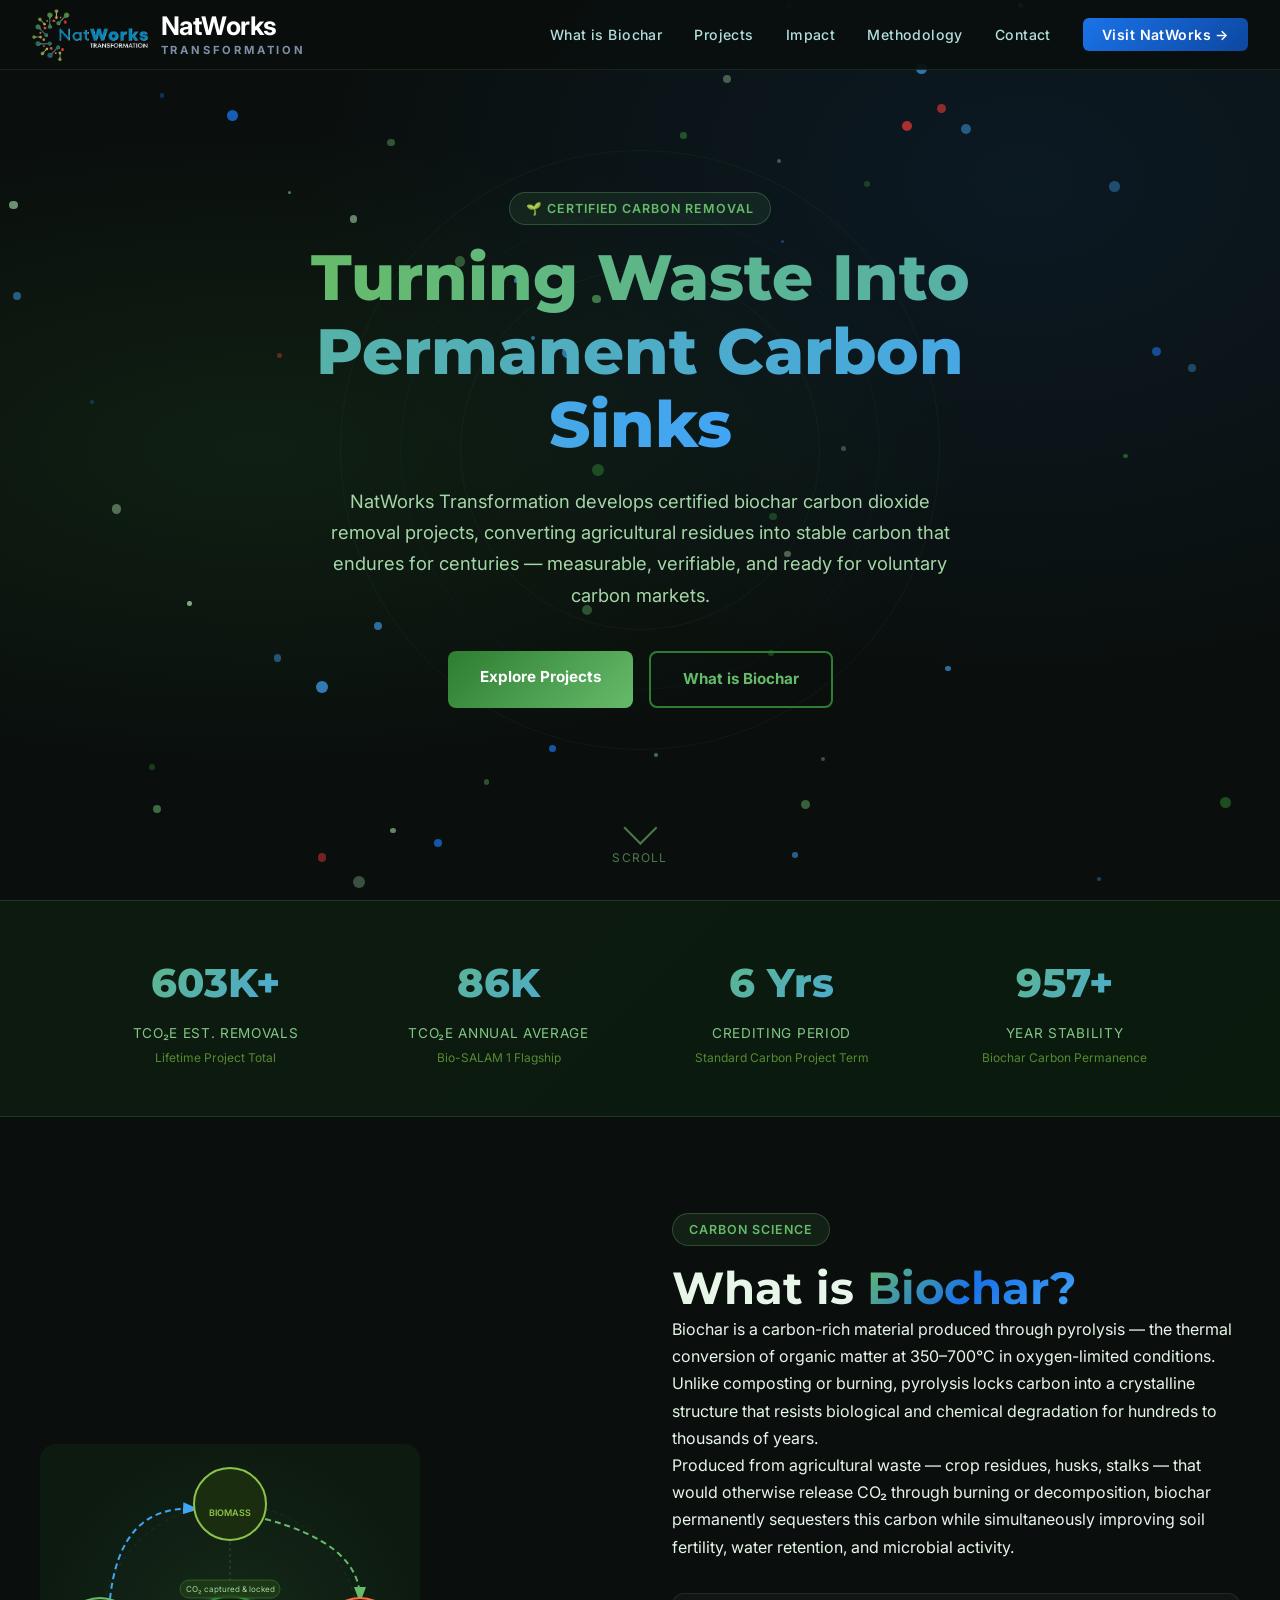
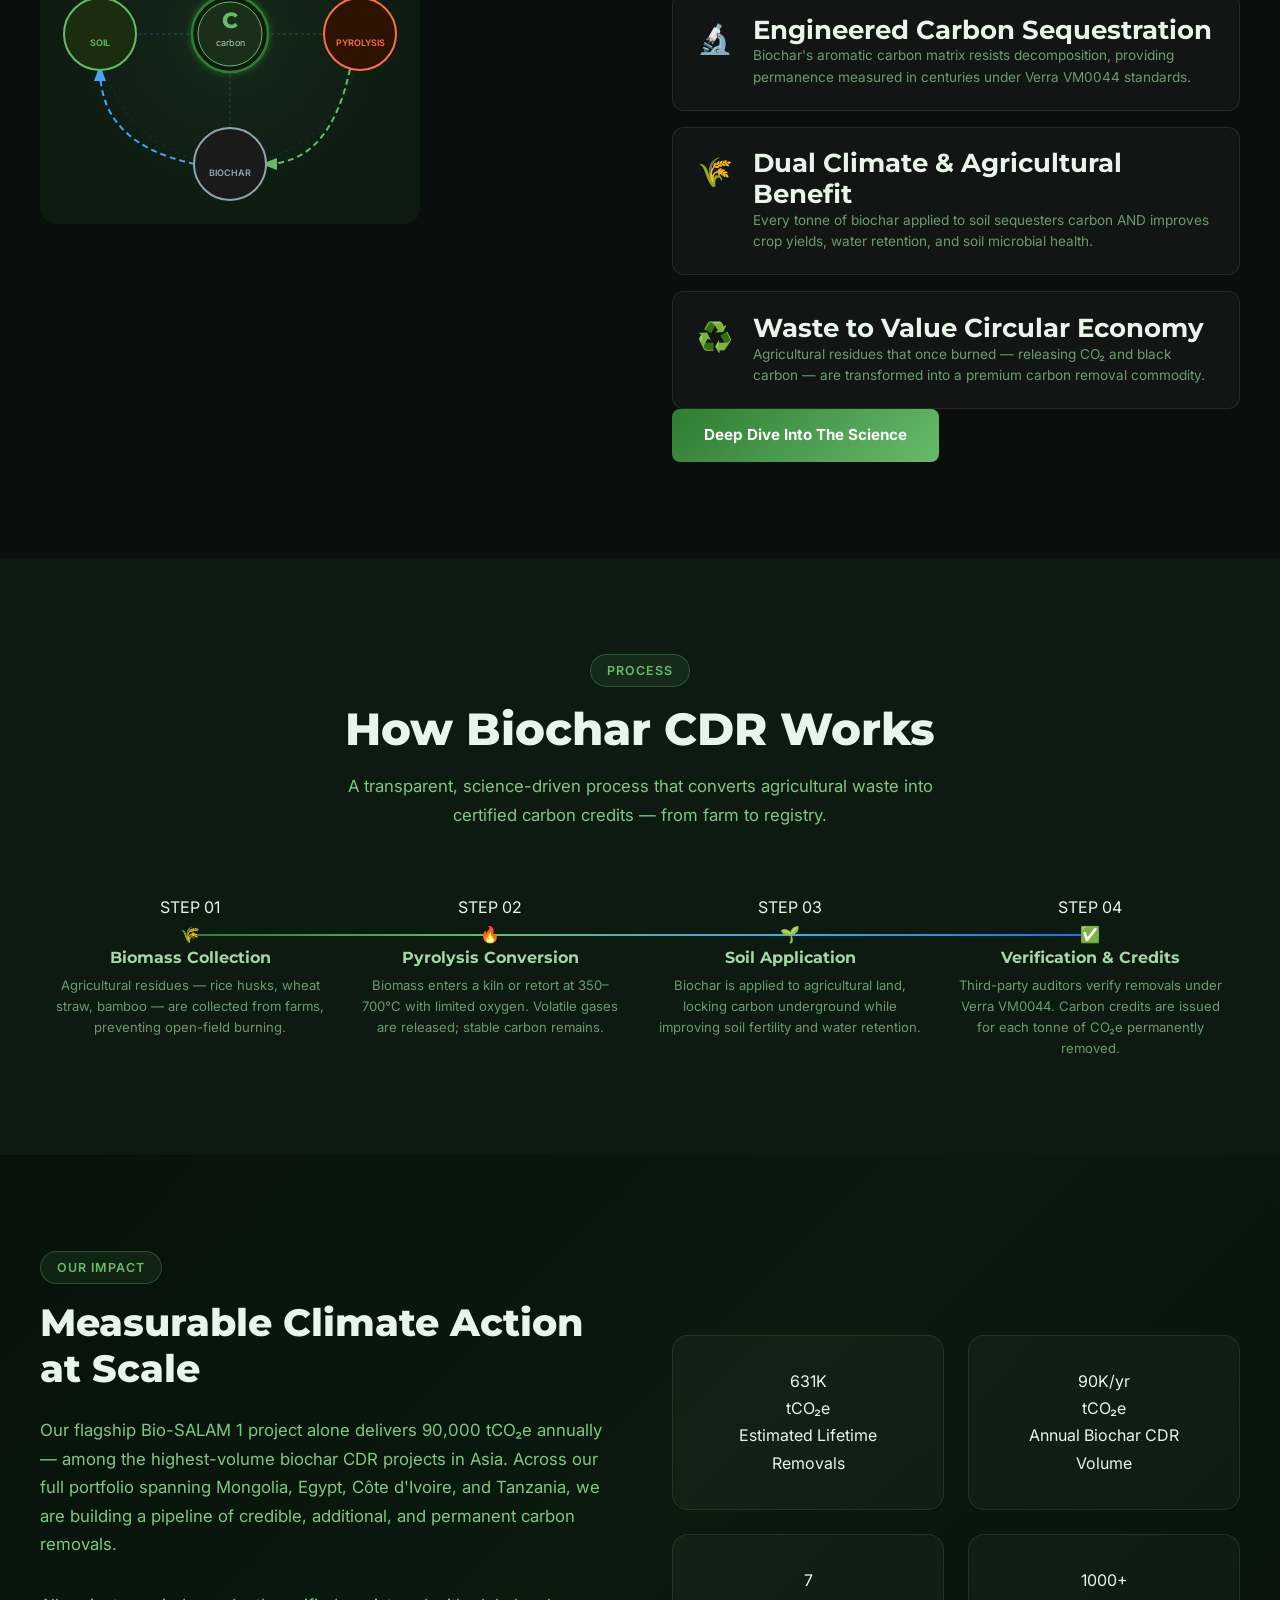
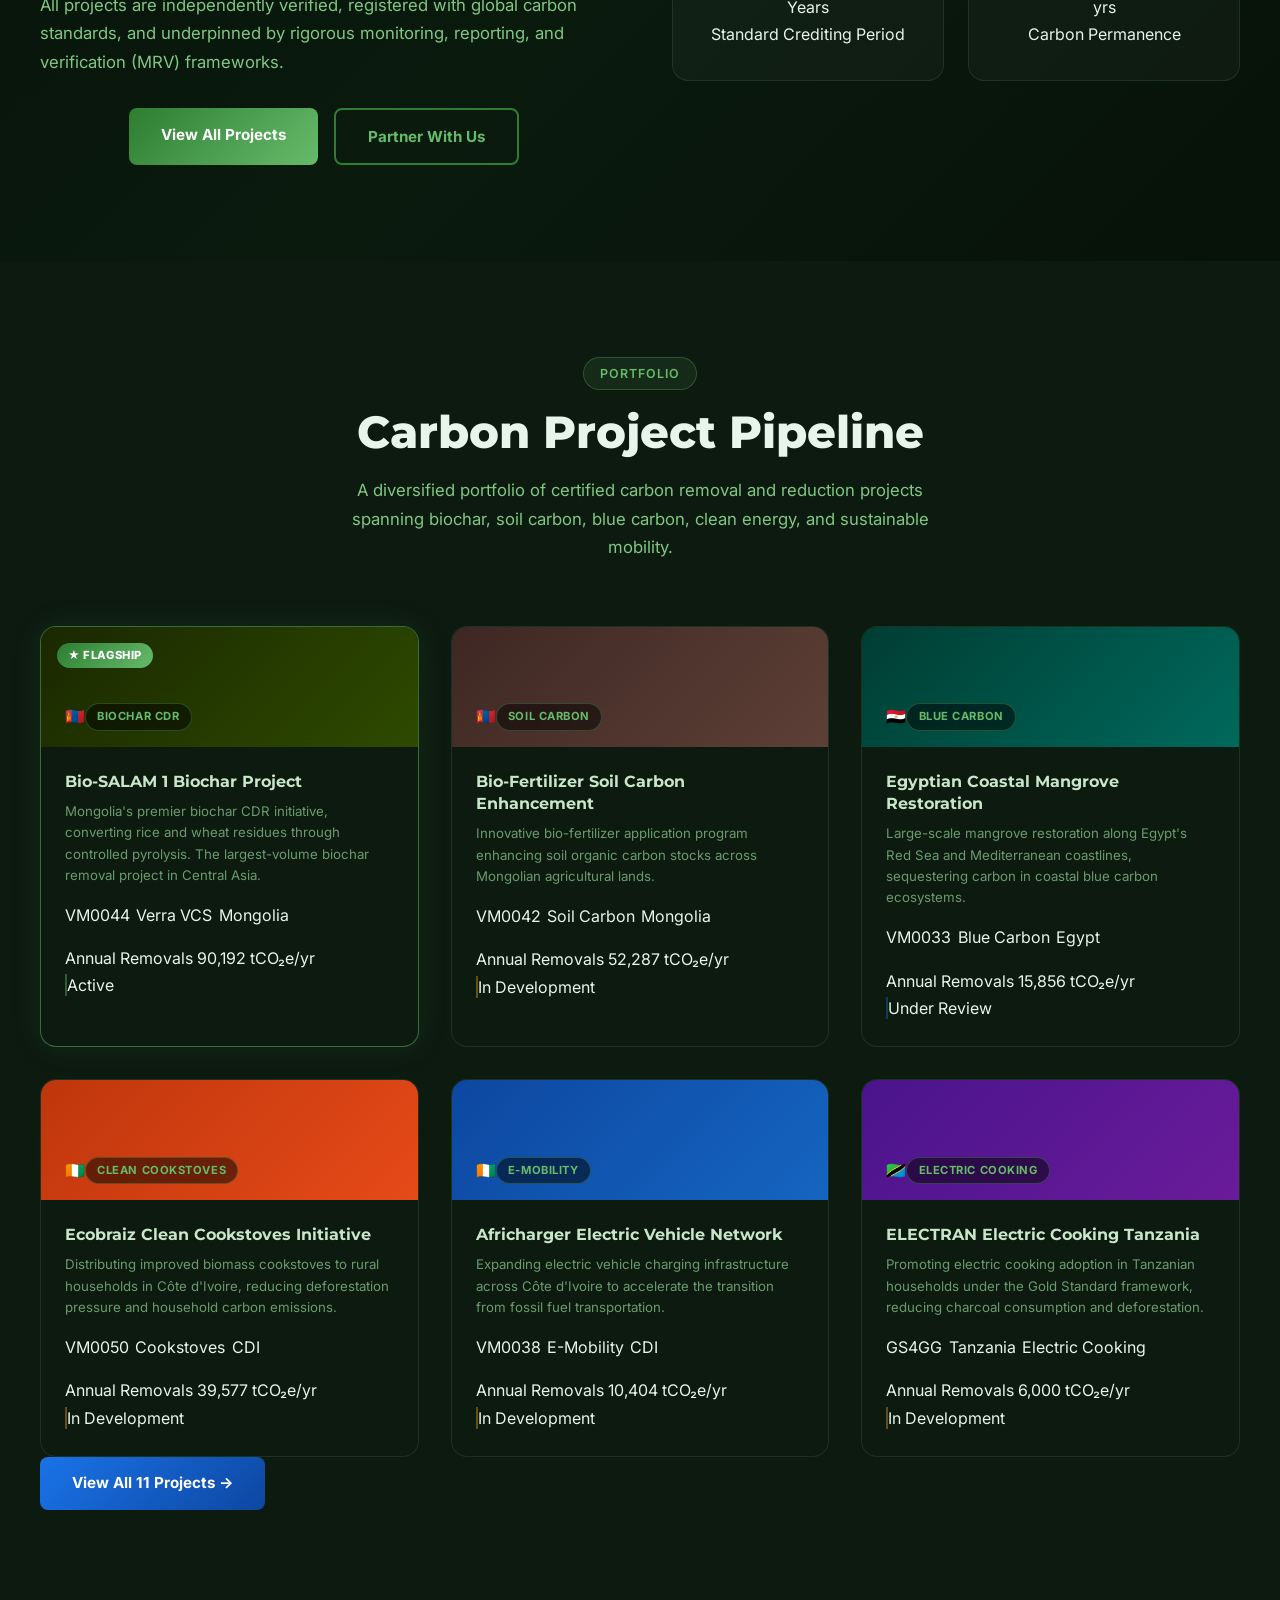
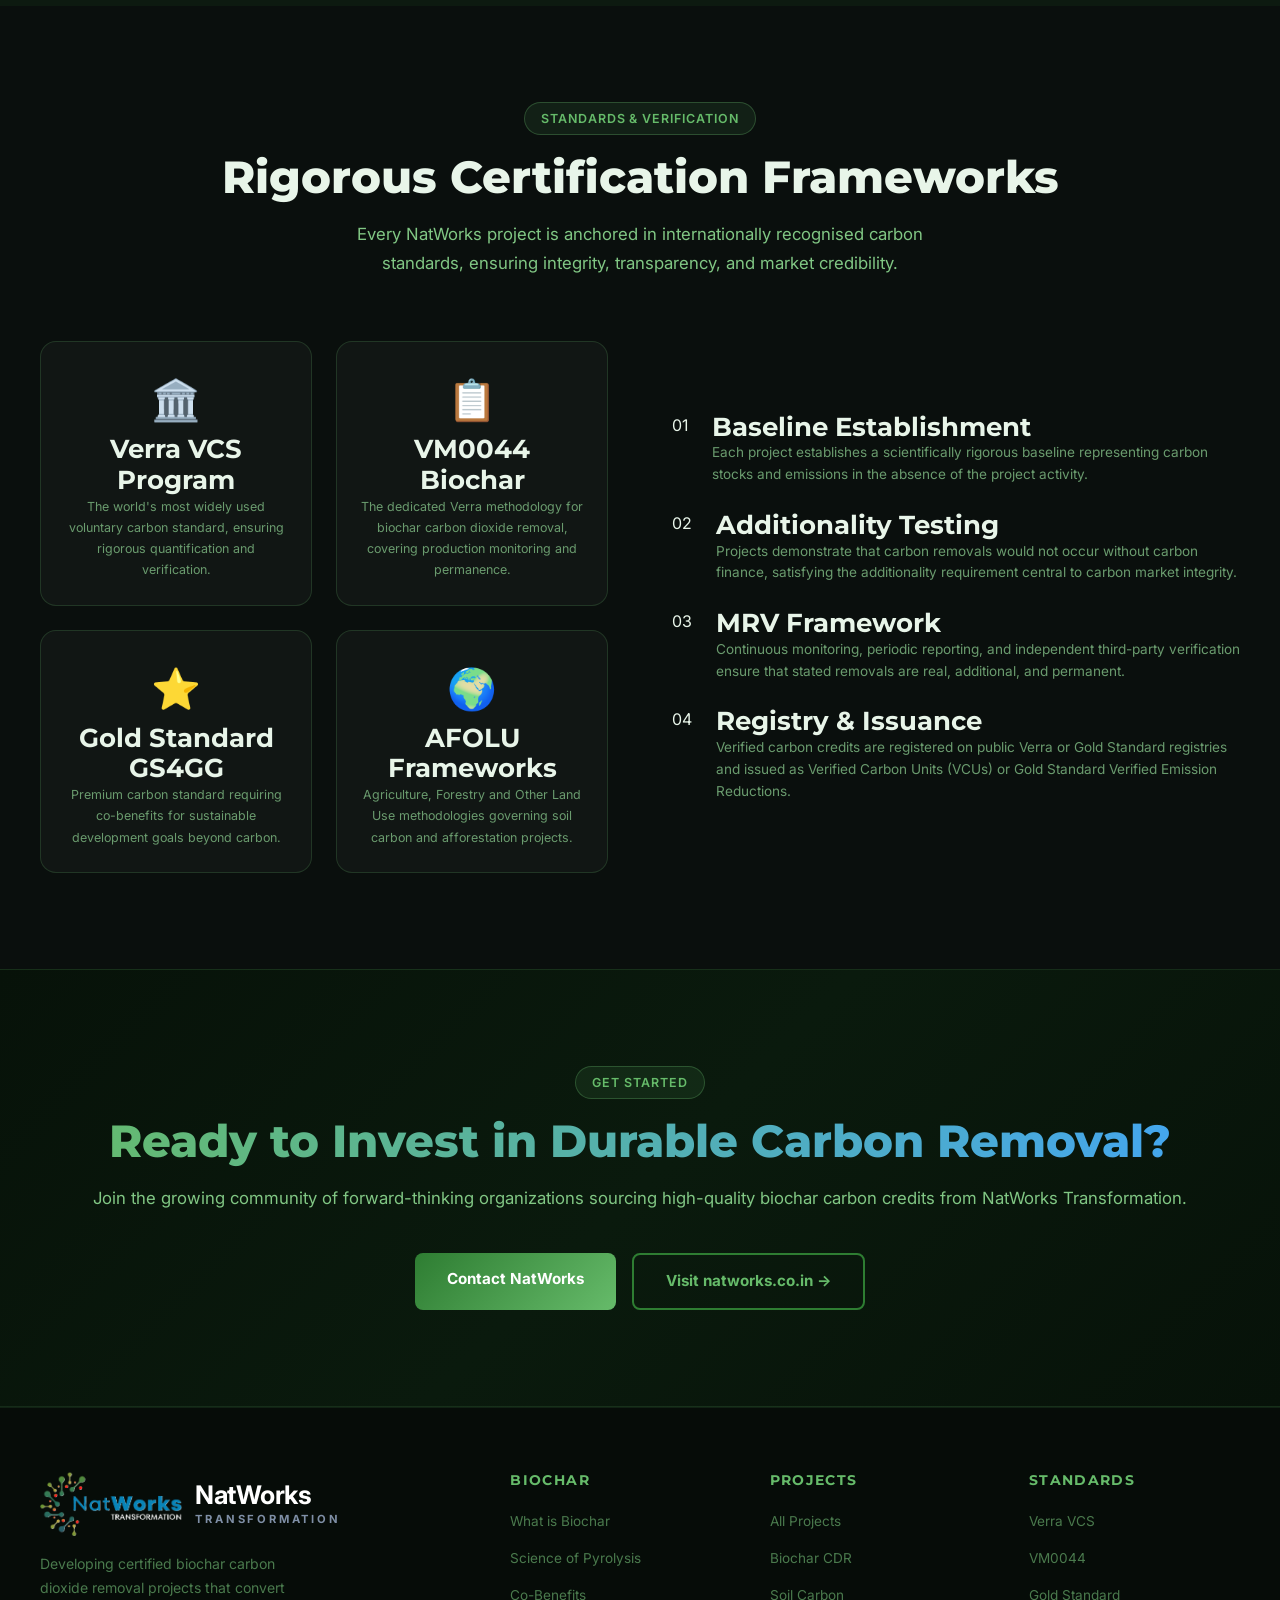
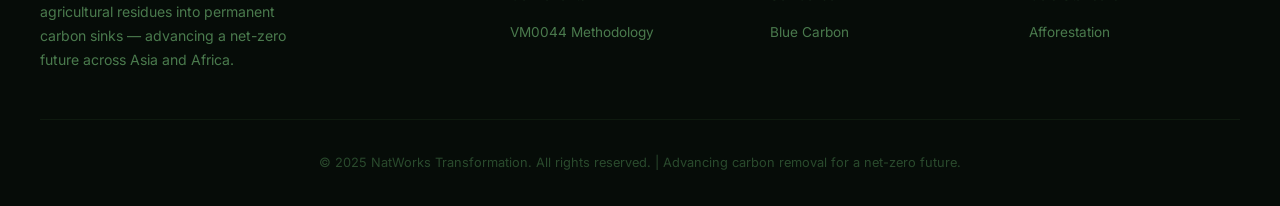
==== commit 239a6799: "Refactor code structure for improved readability and maintainability" ====
--- a/index.html
+++ b/index.html
@@ -18,31 +18,9 @@
   <!-- ===================== NAVBAR ===================== -->
   <nav class="navbar" role="navigation" aria-label="Main navigation">
     <a href="index.html" class="logo" aria-label="NatWorks Transformation Home">
-      <!-- Inline SVG: molecular network logo -->
-      <svg width="44" height="44" viewBox="0 0 44 44" fill="none" xmlns="http://www.w3.org/2000/svg" aria-hidden="true">
-        <circle cx="22" cy="22" r="21" stroke="rgba(102,187,106,0.2)" stroke-width="1"/>
-        <line x1="22" y1="8" x2="35" y2="18" stroke="#2e7d32" stroke-width="1.5"/>
-        <line x1="22" y1="8" x2="9" y2="18" stroke="#2e7d32" stroke-width="1.5"/>
-        <line x1="35" y1="18" x2="35" y2="30" stroke="#66bb6a" stroke-width="1.5"/>
-        <line x1="9" y1="18" x2="9" y2="30" stroke="#66bb6a" stroke-width="1.5"/>
-        <line x1="35" y1="30" x2="22" y2="38" stroke="#2e7d32" stroke-width="1.5"/>
-        <line x1="9" y1="30" x2="22" y2="38" stroke="#2e7d32" stroke-width="1.5"/>
-        <line x1="22" y1="8" x2="22" y2="22" stroke="#1a73e8" stroke-width="1"/>
-        <line x1="35" y1="18" x2="22" y2="22" stroke="#1a73e8" stroke-width="1"/>
-        <line x1="9" y1="18" x2="22" y2="22" stroke="#1a73e8" stroke-width="1"/>
-        <line x1="35" y1="30" x2="22" y2="22" stroke="#1a73e8" stroke-width="1"/>
-        <line x1="9" y1="30" x2="22" y2="22" stroke="#1a73e8" stroke-width="1"/>
-        <circle cx="22" cy="8" r="3.5" fill="#66bb6a"/>
-        <circle cx="35" cy="18" r="3" fill="#2e7d32"/>
-        <circle cx="9" cy="18" r="3" fill="#2e7d32"/>
-        <circle cx="35" cy="30" r="3" fill="#66bb6a"/>
-        <circle cx="9" cy="30" r="3" fill="#66bb6a"/>
-        <circle cx="22" cy="38" r="3.5" fill="#2e7d32"/>
-        <circle cx="22" cy="22" r="4" fill="#e53935"/>
-        <circle cx="28" cy="14" r="2" fill="#e53935"/>
-      </svg>
+      <img src="images/natworks-logo-light.png" alt="NatWorks Transformation" class="logo-img" width="639" height="285">
       <div class="logo-text">
-        <span><span class="nat">Nat</span><span class="works">Works</span></span>
+        <span class="logo-name">NatWorks</span>
         <span class="tagline">Transformation</span>
       </div>
     </a>
@@ -637,30 +615,9 @@
         <!-- Col 1: Brand -->
         <div class="footer-brand">
           <a href="index.html" class="logo footer-logo" aria-label="NatWorks Transformation Home">
-            <svg width="36" height="36" viewBox="0 0 44 44" fill="none" xmlns="http://www.w3.org/2000/svg" aria-hidden="true">
-              <circle cx="22" cy="22" r="21" stroke="rgba(102,187,106,0.2)" stroke-width="1"/>
-              <line x1="22" y1="8" x2="35" y2="18" stroke="#2e7d32" stroke-width="1.5"/>
-              <line x1="22" y1="8" x2="9" y2="18" stroke="#2e7d32" stroke-width="1.5"/>
-              <line x1="35" y1="18" x2="35" y2="30" stroke="#66bb6a" stroke-width="1.5"/>
-              <line x1="9" y1="18" x2="9" y2="30" stroke="#66bb6a" stroke-width="1.5"/>
-              <line x1="35" y1="30" x2="22" y2="38" stroke="#2e7d32" stroke-width="1.5"/>
-              <line x1="9" y1="30" x2="22" y2="38" stroke="#2e7d32" stroke-width="1.5"/>
-              <line x1="22" y1="8" x2="22" y2="22" stroke="#1a73e8" stroke-width="1"/>
-              <line x1="35" y1="18" x2="22" y2="22" stroke="#1a73e8" stroke-width="1"/>
-              <line x1="9" y1="18" x2="22" y2="22" stroke="#1a73e8" stroke-width="1"/>
-              <line x1="35" y1="30" x2="22" y2="22" stroke="#1a73e8" stroke-width="1"/>
-              <line x1="9" y1="30" x2="22" y2="22" stroke="#1a73e8" stroke-width="1"/>
-              <circle cx="22" cy="8" r="3.5" fill="#66bb6a"/>
-              <circle cx="35" cy="18" r="3" fill="#2e7d32"/>
-              <circle cx="9" cy="18" r="3" fill="#2e7d32"/>
-              <circle cx="35" cy="30" r="3" fill="#66bb6a"/>
-              <circle cx="9" cy="30" r="3" fill="#66bb6a"/>
-              <circle cx="22" cy="38" r="3.5" fill="#2e7d32"/>
-              <circle cx="22" cy="22" r="4" fill="#e53935"/>
-              <circle cx="28" cy="14" r="2" fill="#e53935"/>
-            </svg>
+            <img src="images/natworks-logo-light.png" alt="NatWorks Transformation" class="logo-img" width="639" height="285">
             <div class="logo-text">
-              <span><span class="nat">Nat</span><span class="works">Works</span></span>
+              <span class="logo-name">NatWorks</span>
               <span class="tagline">Transformation</span>
             </div>
           </a>
--- a/css/styles.css
+++ b/css/styles.css
@@ -175,28 +175,38 @@
   text-decoration: none;
 }
 
-.logo-text .nat {
-  color: #1a73e8;
-  font-weight: 800;
-  font-size: 1.4rem;
-  font-family: 'Montserrat', sans-serif;
-}
-
-.logo-text .works {
+.logo-img {
+  display: block;
+  height: 52px;
+  width: auto;
+}
+
+.footer-logo .logo-img {
+  height: 64px;
+}
+
+.logo-text {
+  display: flex;
+  flex-direction: column;
+  line-height: 1;
+}
+
+.logo-text .logo-name {
   color: #ffffff;
-  font-weight: 800;
-  font-size: 1.4rem;
-  font-family: 'Montserrat', sans-serif;
+  font-family: 'Inter', sans-serif;
+  font-weight: 700;
+  font-size: 1.6rem;
+  letter-spacing: -0.02em;
 }
 
 .logo-text .tagline {
-  display: block;
-  font-size: 0.55rem;
-  letter-spacing: 0.35em;
-  color: #9e9e9e;
+  margin-top: 6px;
+  color: #7f8fa6;
+  font-family: 'Inter', sans-serif;
+  font-weight: 700;
+  font-size: 0.7rem;
+  letter-spacing: 0.25em;
   text-transform: uppercase;
-  font-family: 'Montserrat', sans-serif;
-  margin-top: -2px;
 }
 
 /* Nav links */
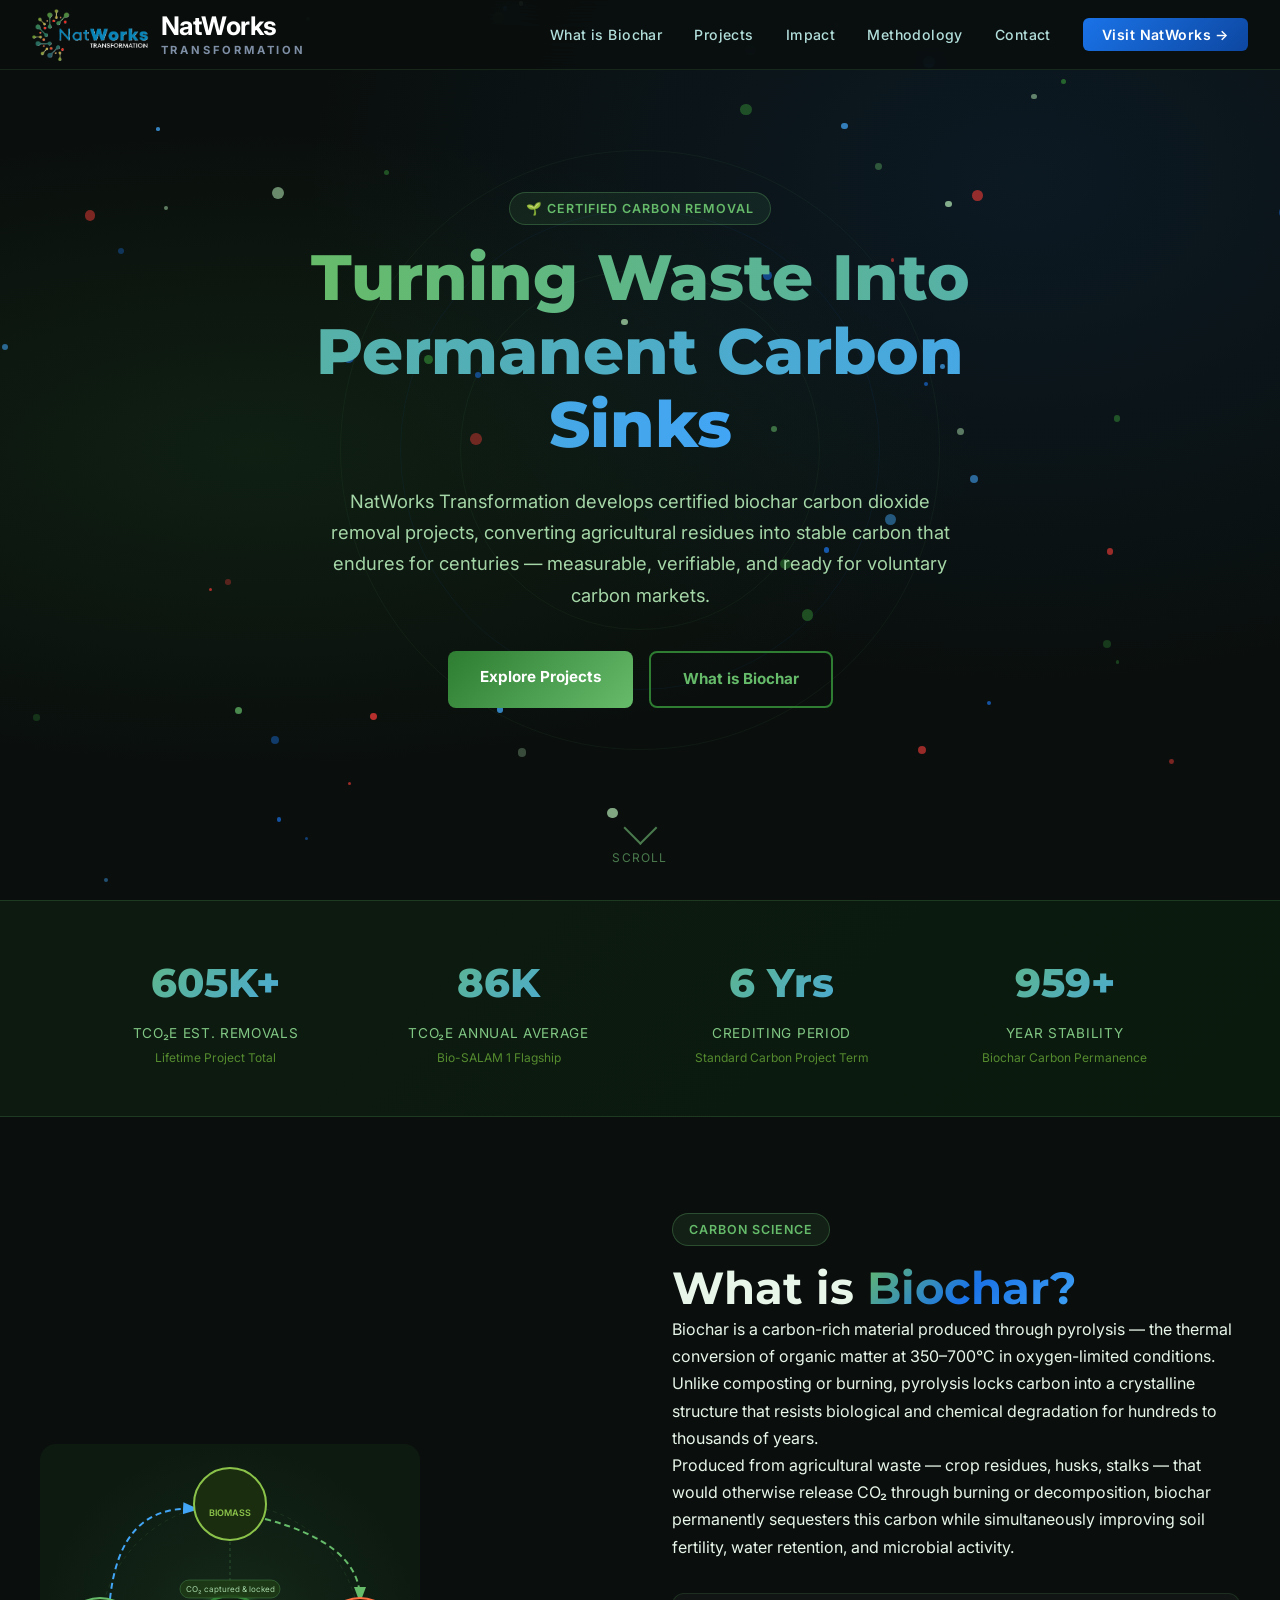
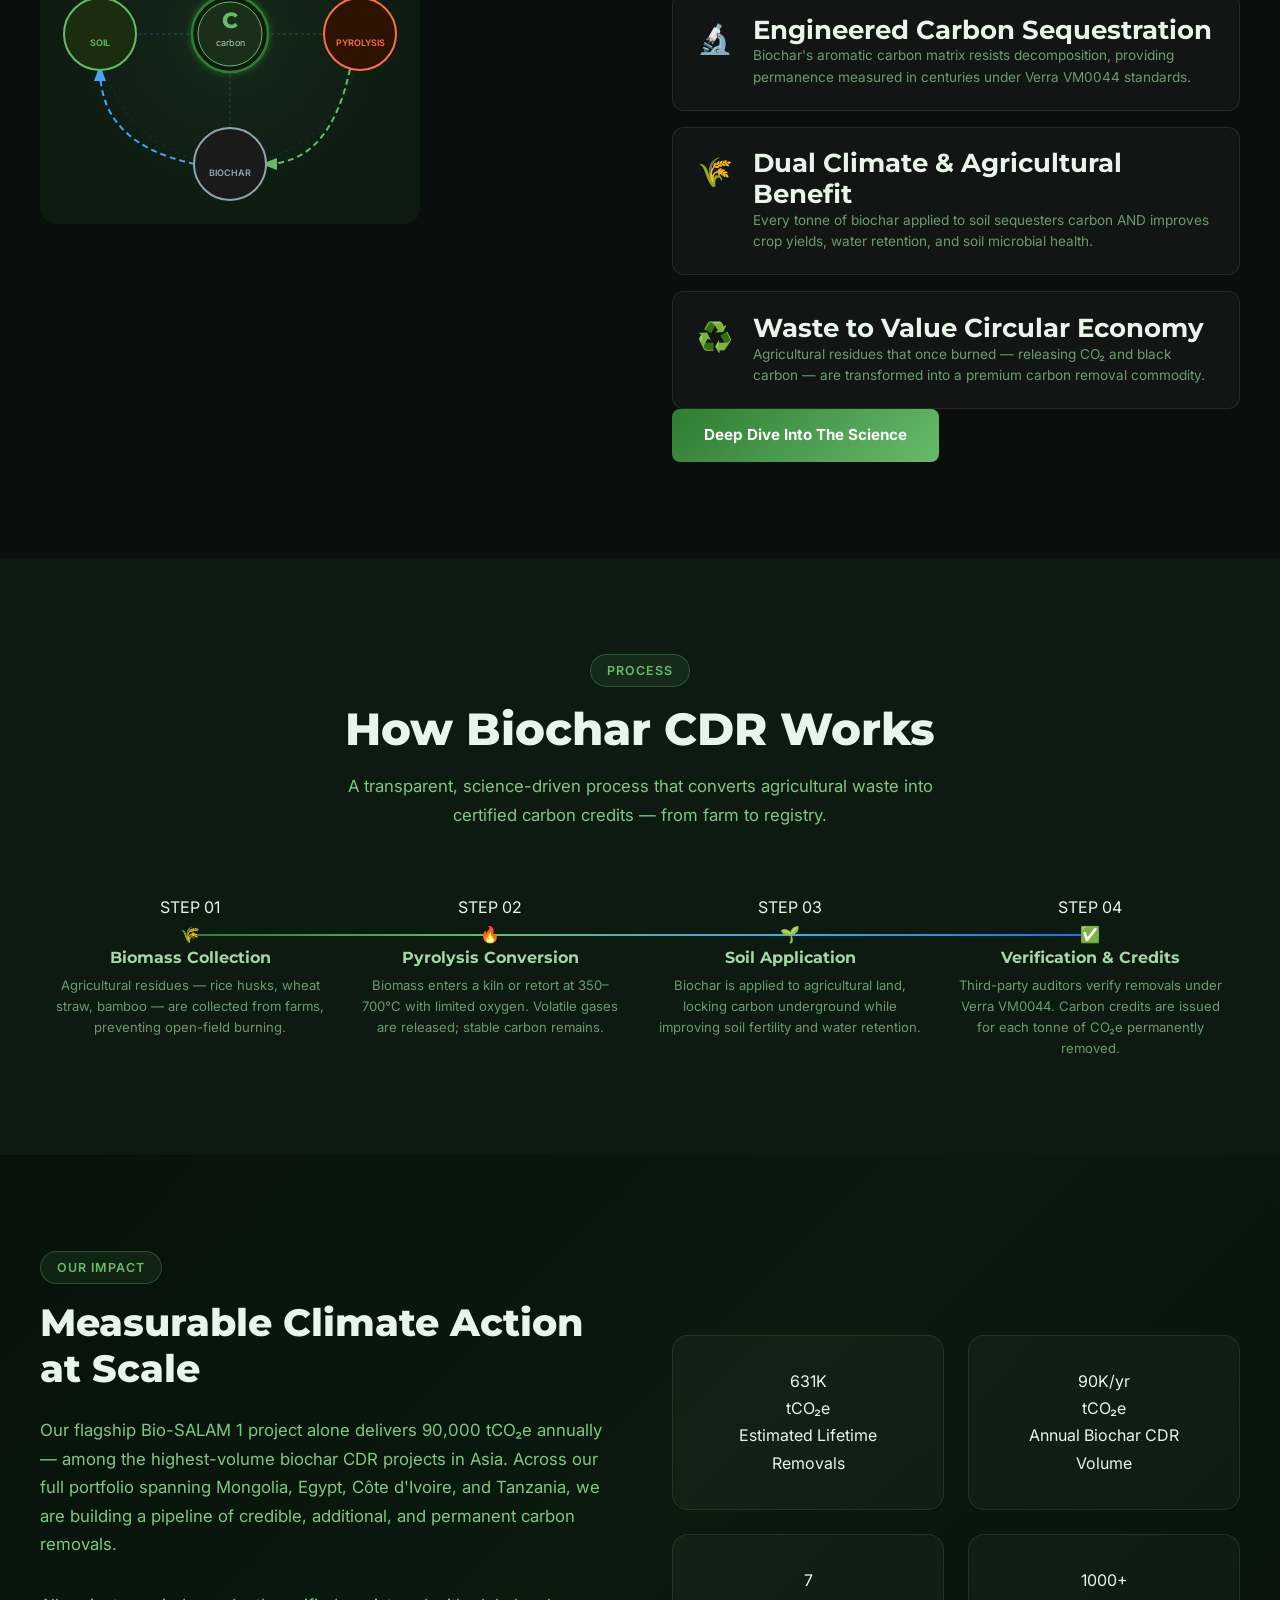
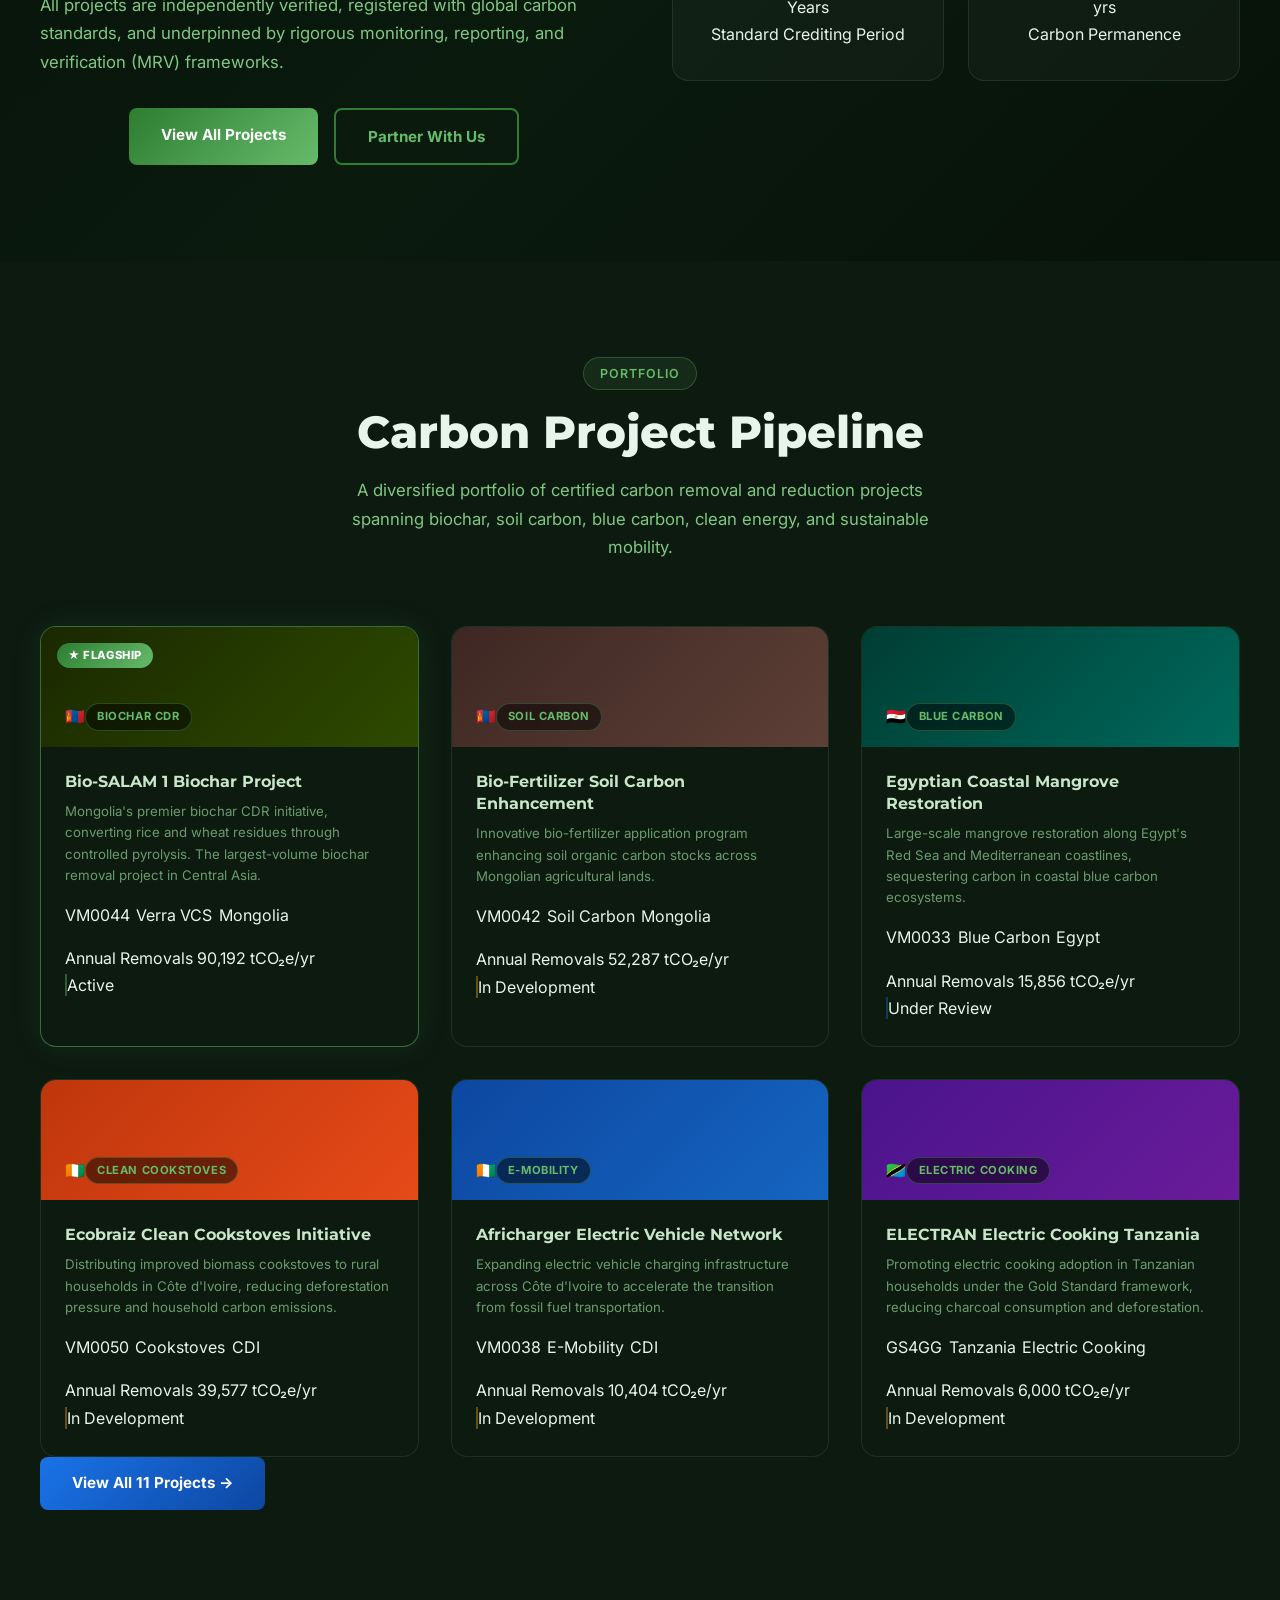
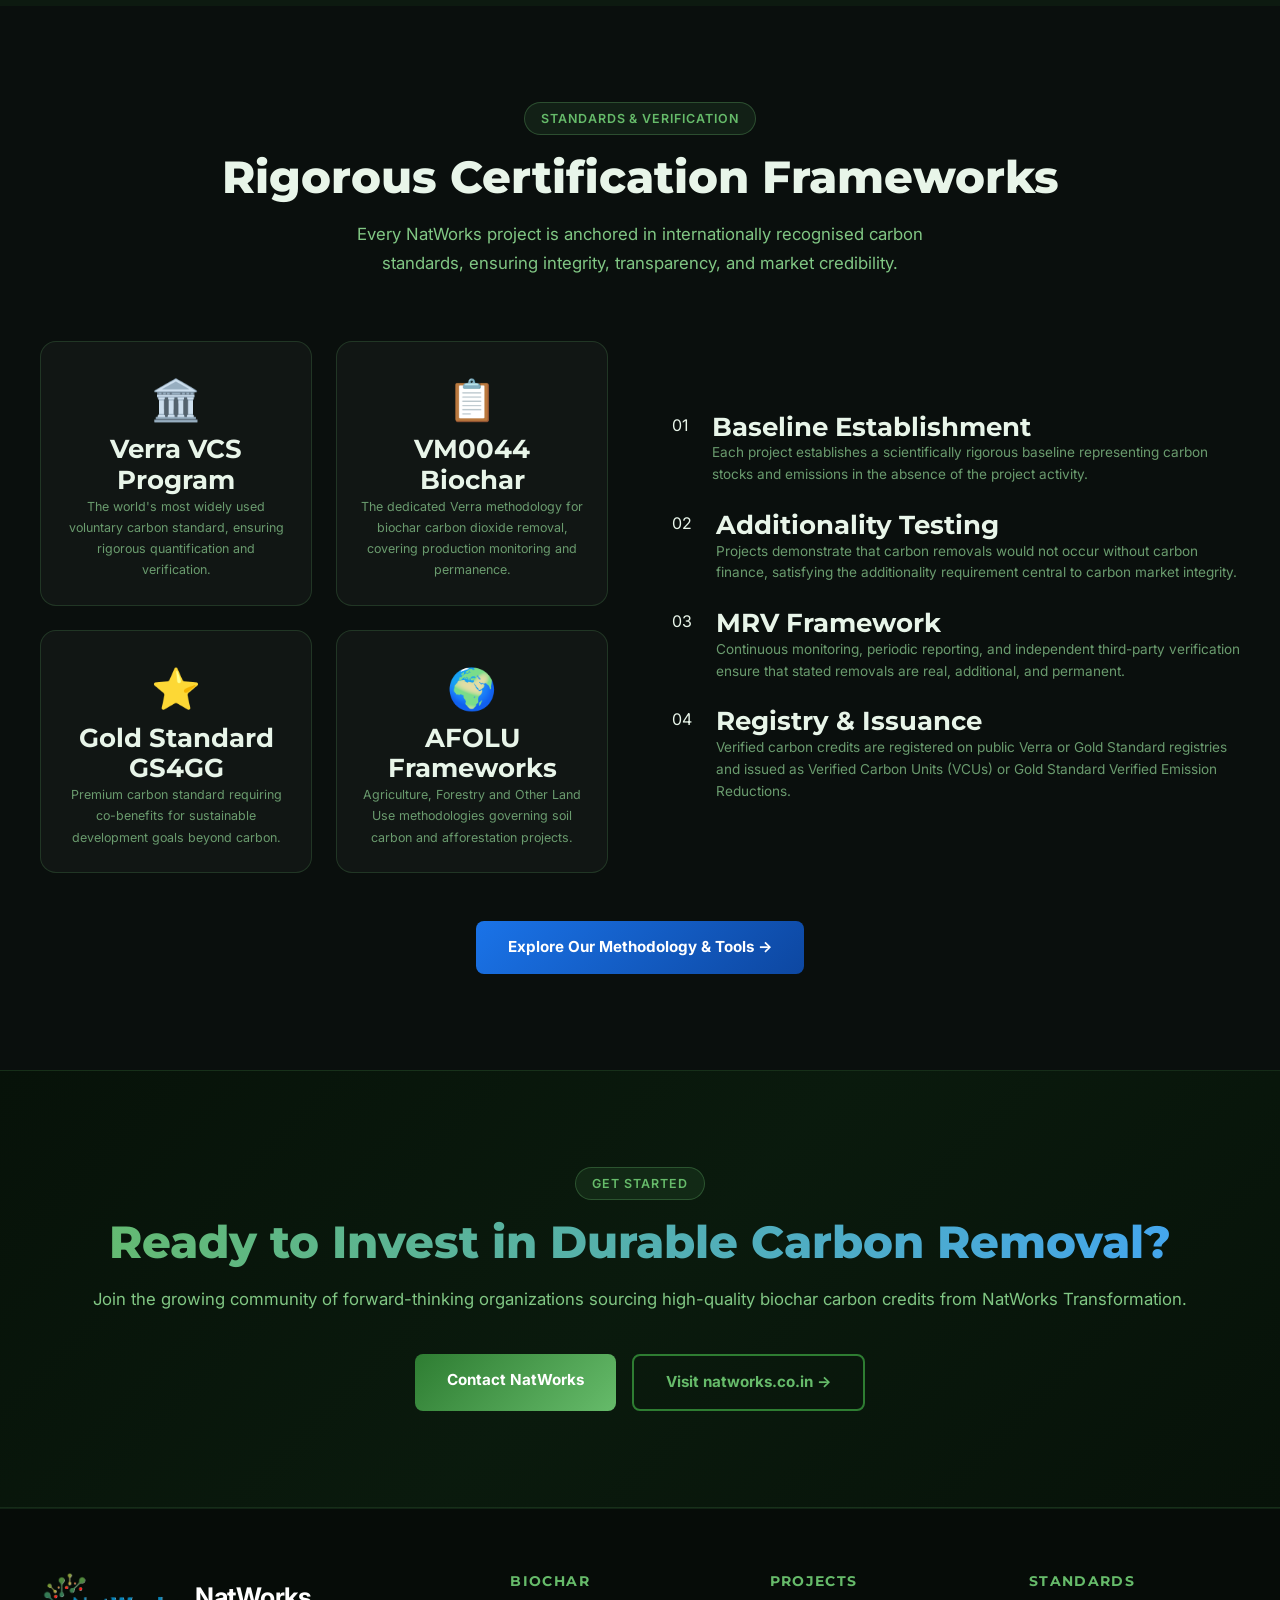
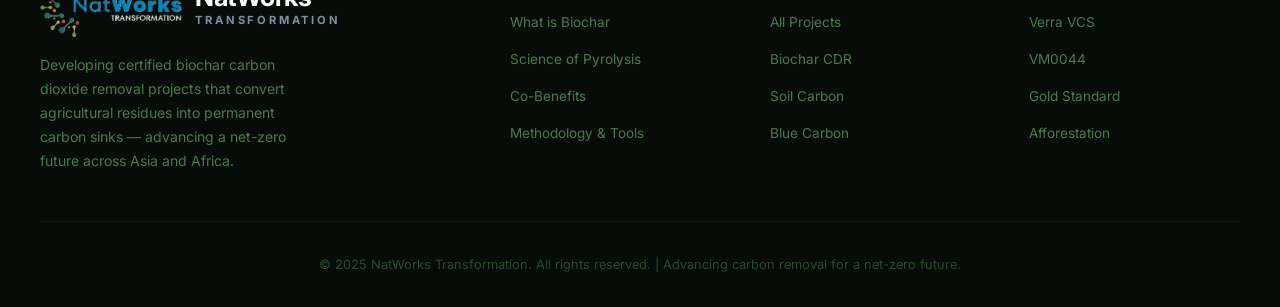
==== commit f6526a4c: "Refactor code structure for improved readability and maintainability" ====
--- a/index.html
+++ b/index.html
@@ -28,7 +28,7 @@
       <li><a href="biochar.html">What is Biochar</a></li>
       <li><a href="projects.html">Projects</a></li>
       <li><a href="index.html#impact">Impact</a></li>
-      <li><a href="index.html#methodology">Methodology</a></li>
+      <li><a href="methodology.html">Methodology</a></li>
       <li><a href="contact.html">Contact</a></li>
       <li><a href="https://natworks.co.in/" target="_blank" rel="noopener" class="nav-cta" aria-label="Visit NatWorks main website">Visit NatWorks →</a></li>
     </ul>
@@ -591,6 +591,10 @@
         </div>
 
       </div>
+
+      <div style="text-align:center; margin-top:3rem;">
+        <a href="methodology.html" class="btn-blue">Explore Our Methodology &amp; Tools →</a>
+      </div>
     </div>
   </section>
 
@@ -631,7 +635,7 @@
             <li><a href="biochar.html">What is Biochar</a></li>
             <li><a href="biochar.html#pyrolysis">Science of Pyrolysis</a></li>
             <li><a href="biochar.html#cobenefits">Co-Benefits</a></li>
-            <li><a href="biochar.html#vm0044">VM0044 Methodology</a></li>
+            <li><a href="methodology.html">Methodology &amp; Tools</a></li>
           </ul>
         </nav>
 
